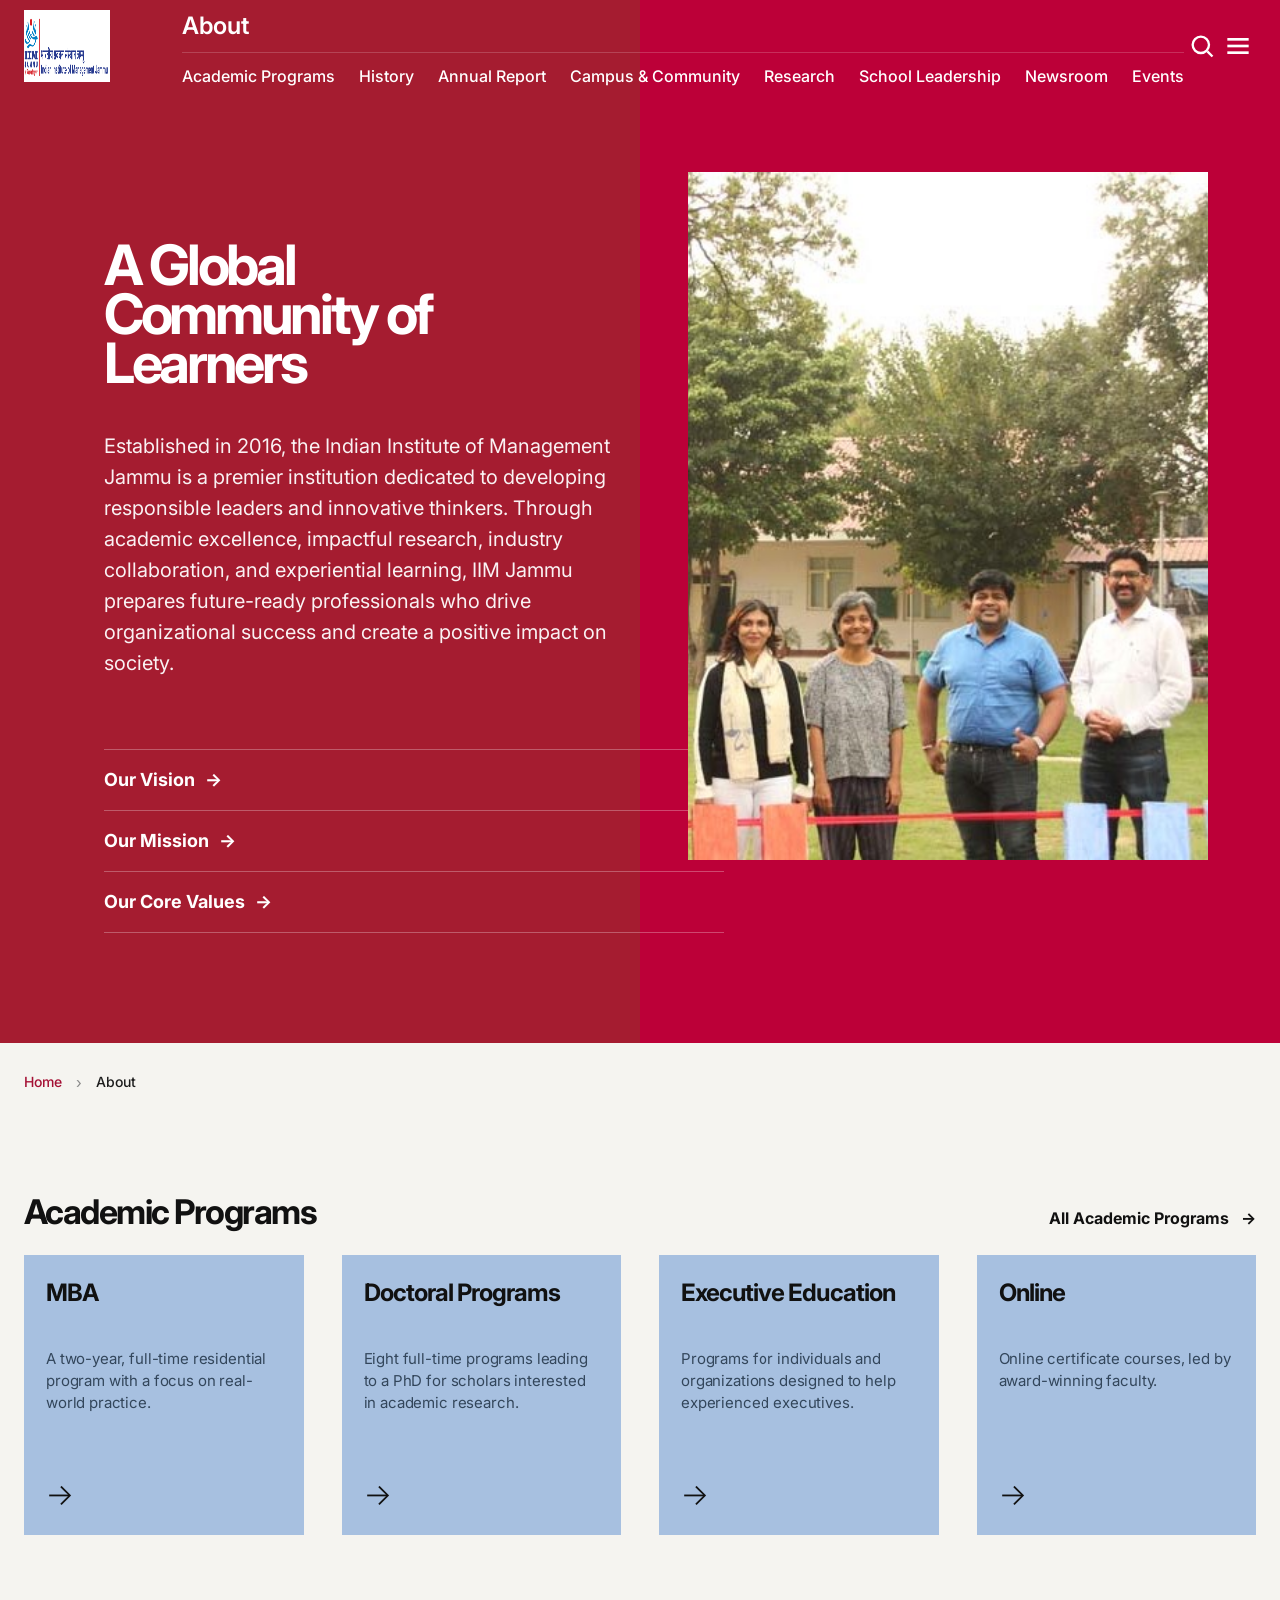
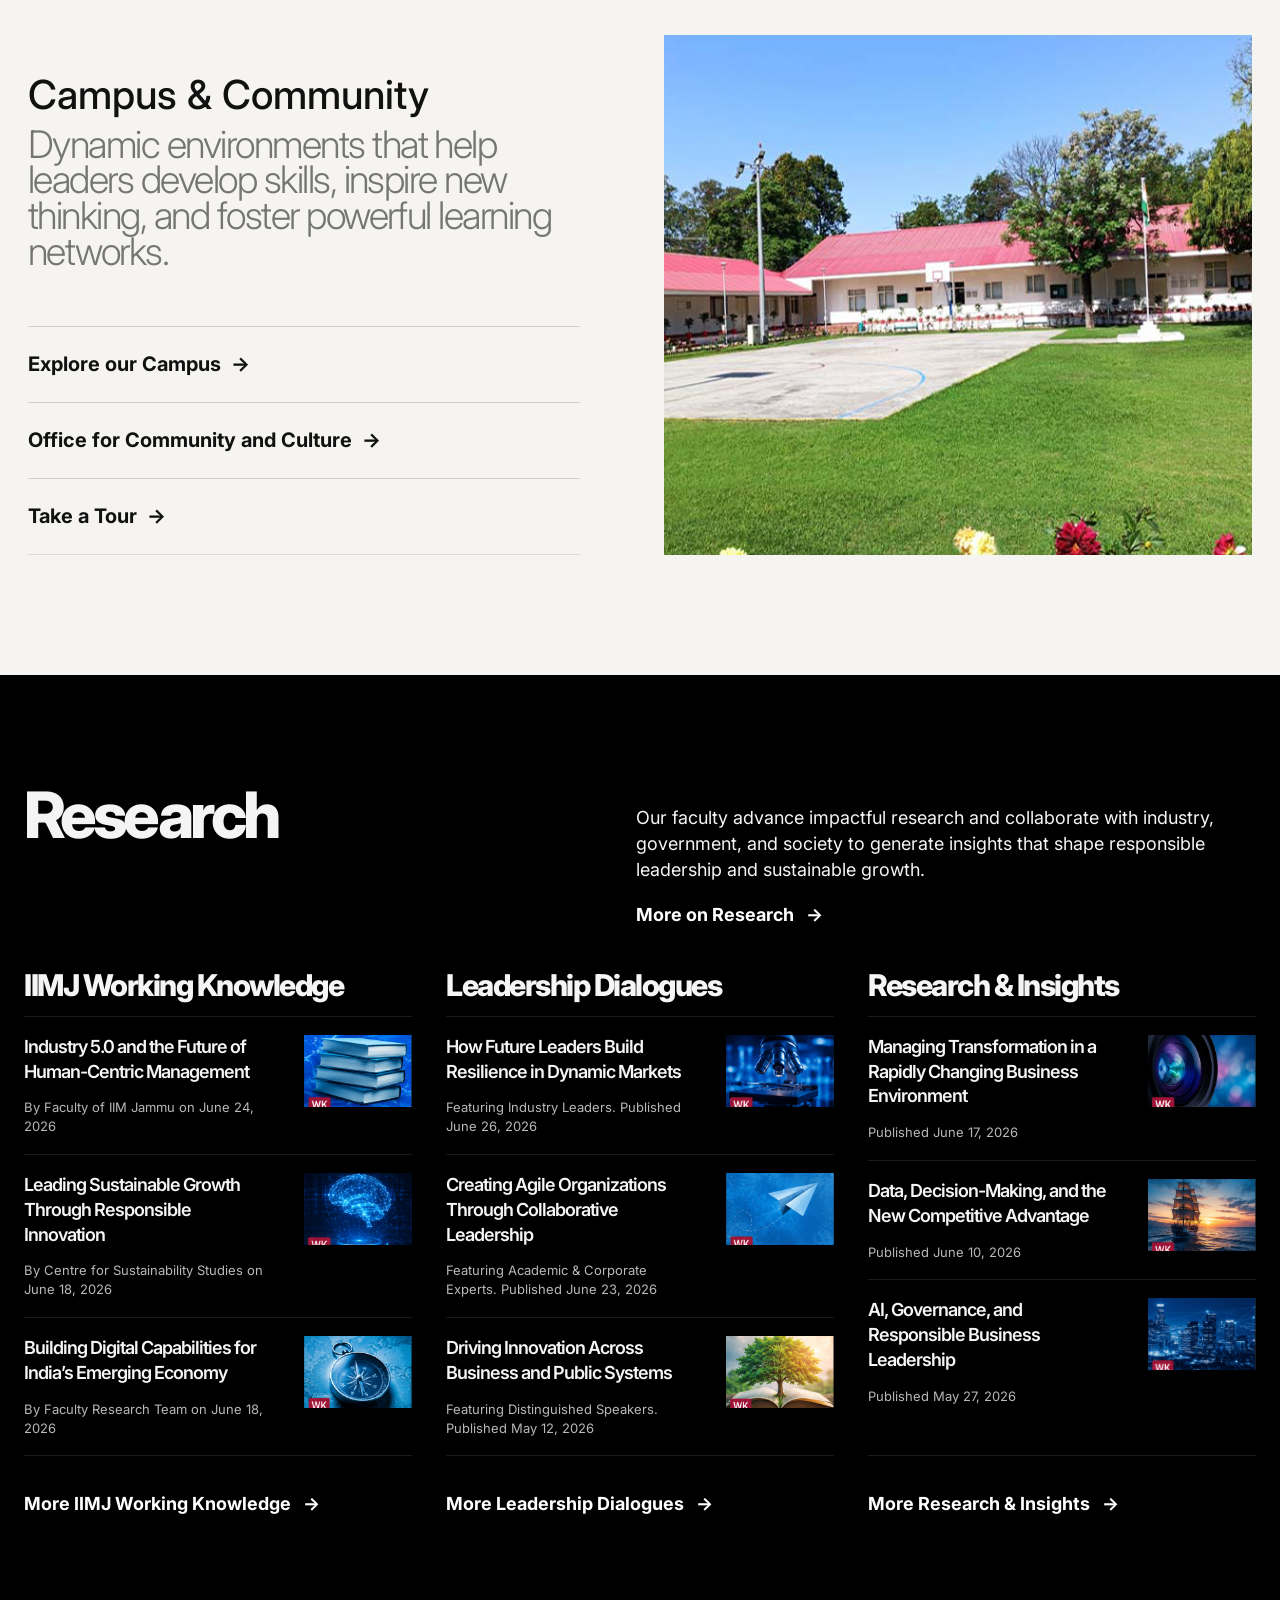
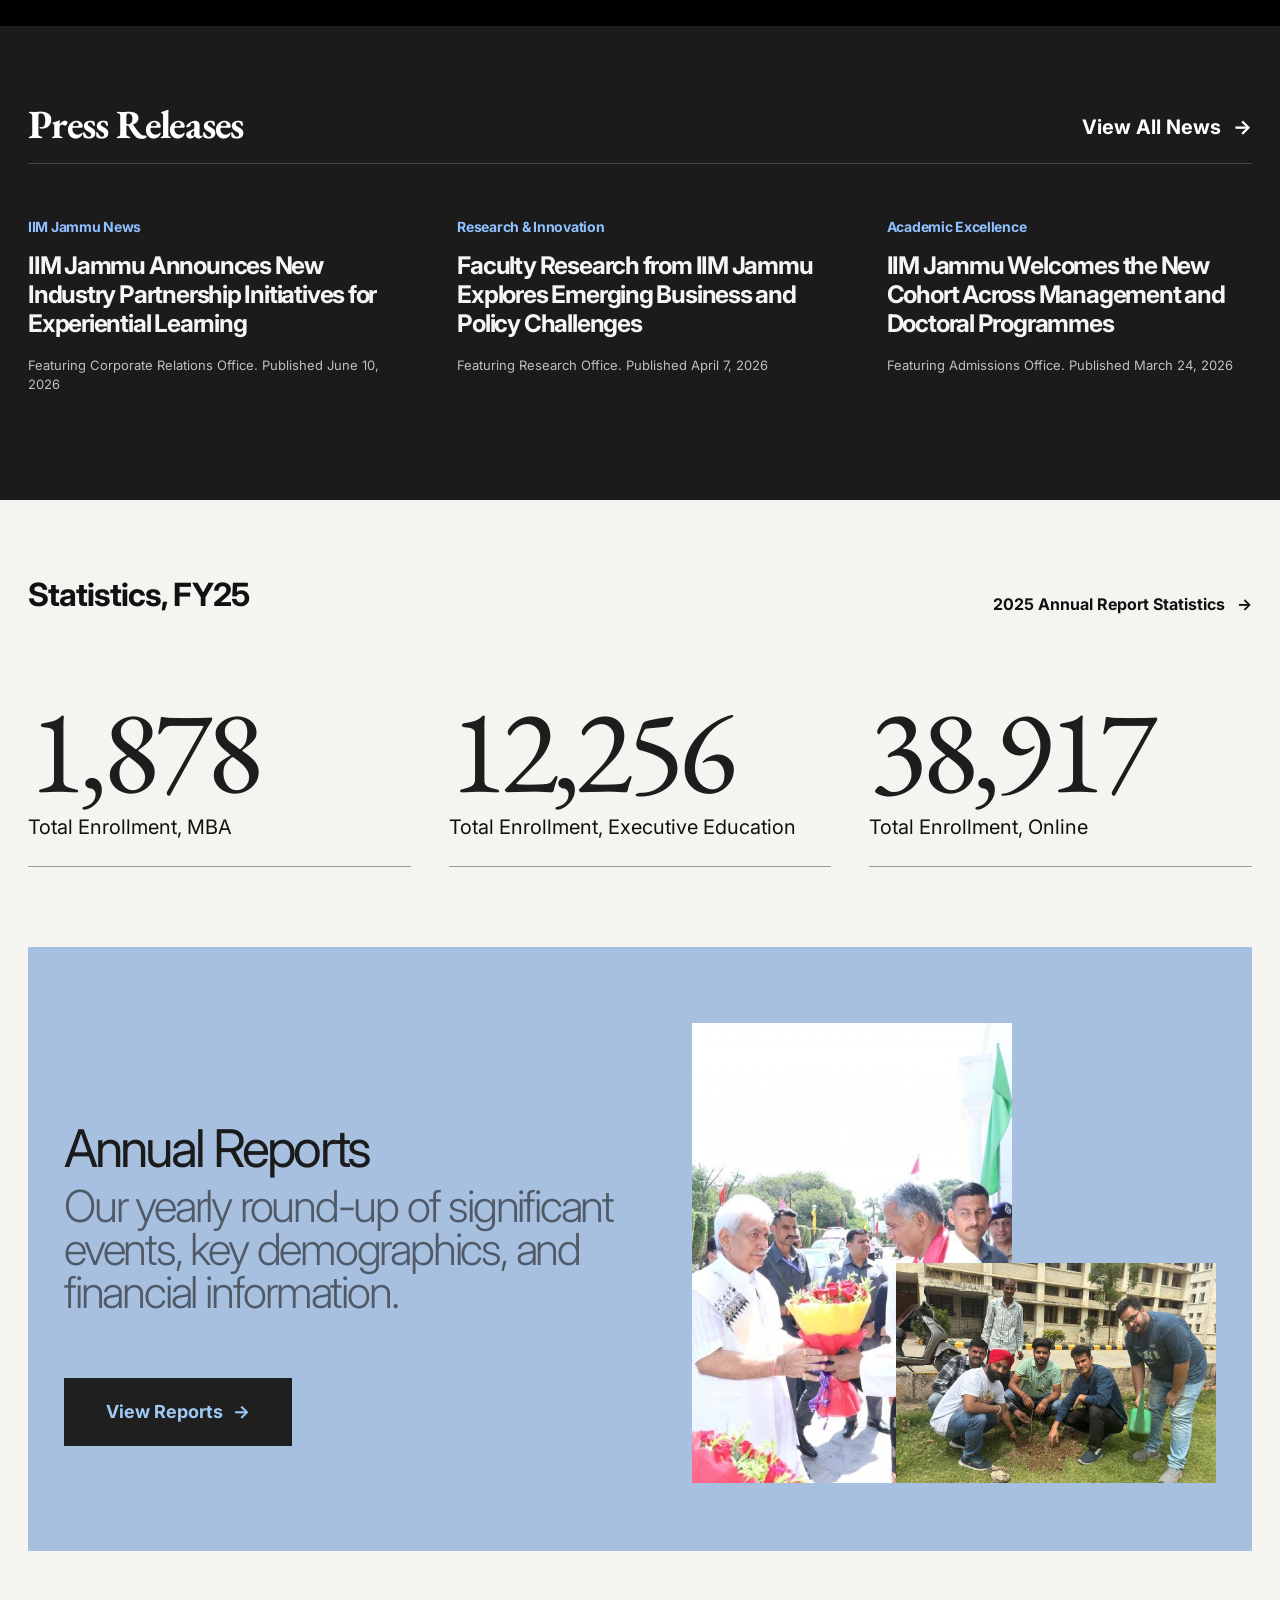
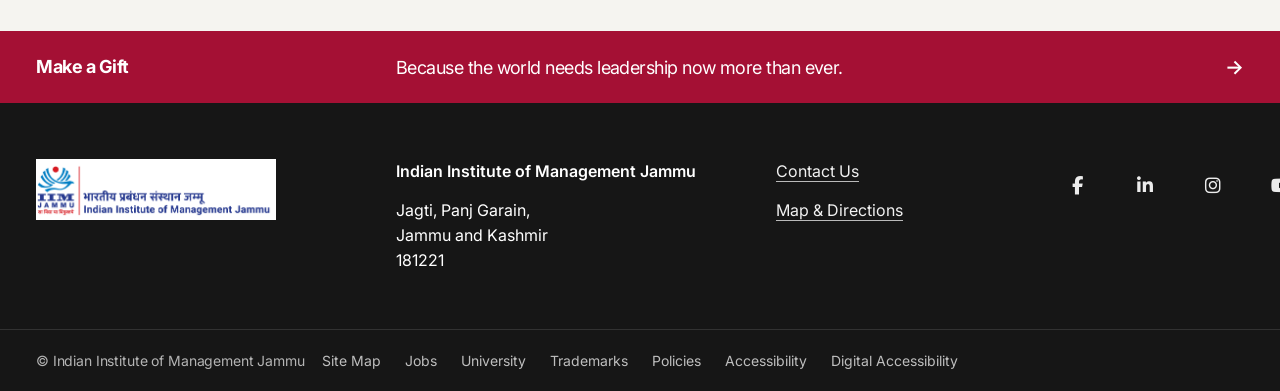
==== about.html @ bc2ea393 "Updated homepage layout and navigation" ====
<!doctype html>
<html lang="en">
  <head>
    <meta charset="UTF-8" />
    <meta name="viewport" content="width=device-width, initial-scale=1.0" />
    <title>IIM Jammu_About</title>
    <!-- Bootstrap Local -->
    <link rel="stylesheet" href="assets/vendor/bootstrap/bootstrap.min.css" />
    <!-- Google Fonts -->
    <link rel="preconnect" href="https://fonts.googleapis.com" />
    <link rel="preconnect" href="https://fonts.gstatic.com" crossorigin />
    <link
      href="https://fonts.googleapis.com/css2?family=EB+Garamond:wght@400;500;700;800&family=Inter:wght@300;400;500;600;700&display=swap"
      rel="stylesheet"
    />
    <link
      rel="stylesheet"
      href="https://cdnjs.cloudflare.com/ajax/libs/font-awesome/6.7.2/css/all.min.css"
    />
    <!-- Main CSS -->
    <link rel="stylesheet" href="assets/css/main.css" />
    <!-- Header (Home only) -->
    <link rel="stylesheet" href="assets/css/header-about-css.css" />
  </head>
  <body>
    <header class="site-header about-header">
      <div class="container-fluid">
        <div class="header-left">
          <!-- Logo -->

          <div class="site-logo">
            <a href="index.html">
              <img src="assets/images/logo/logo_0.png" alt="IIMJ Logo" />

              <!-- <span>IIM Jammu</span> -->
            </a>
          </div>
        </div>
        <div class="header-center about-header-center">
          <div class="about-title">About</div>

          <nav class="about-secondary-nav">
            <ul class="nav-list">
              <!-- Academic Programs -->

              <li class="nav-item">
                <button class="nav-link">Academic Programs</button>

                <div class="dropdown">
                  <ul class="dropdown-list">
                    <li><a href="#">MBA</a></li>

                    <li><a href="#">Doctoral Programs</a></li>

                    <li><a href="#">Online</a></li>

                    <li><a href="#">Executive Education</a></li>

                    <li>
                      <a href="#">
                        Degrees, Certifications
                        <br />
                        & Alumni Status
                      </a>
                    </li>
                  </ul>
                </div>
              </li>

              <!-- History -->

              <li class="nav-item">
                <button class="nav-link">History</button>
              </li>

              <!-- Annual Report -->

              <li class="nav-item">
                <button class="nav-link">Annual Report</button>
              </li>

              <!-- Campus -->

              <li class="nav-item">
                <button class="nav-link">Campus & Community</button>

                <div class="dropdown">
                  <ul class="dropdown-list">
                    <li>
                      <a href="#">
                        Community
                        <br />
                        Involvement
                      </a>
                    </li>

                    <li>
                      <a href="#"> Map & Directions </a>
                    </li>

                    <li>
                      <a href="#"> Residential Community </a>
                    </li>

                    <li>
                      <a href="#">
                        A Campus Built on
                        <br />
                        Philanthropy
                      </a>
                    </li>

                    <li><a href="#">Sustainability</a></li>

                    <li><a href="#">Contemporary Art</a></li>

                    <li><a href="#">Commencement</a></li>

                    <li><a href="#">Community Values</a></li>

                    <li><a href="#">Policies & Guidelines</a></li>

                    <li><a href="#">Campus Tours</a></li>
                  </ul>
                </div>
              </li>

              <!-- Research -->

              <li class="nav-item">
                <button class="nav-link">Research</button>
              </li>

              <!-- Leadership -->

              <li class="nav-item">
                <button class="nav-link">School Leadership</button>

                <div class="dropdown">
                  <ul class="dropdown-list">
                    <li>
                      <a href="#"> Director B.S. Sahay </a>
                    </li>
                  </ul>
                </div>
              </li>

              <!-- Newsroom -->

              <li class="nav-item">
                <button class="nav-link">Newsroom</button>
              </li>

              <!-- Events -->

              <li class="nav-item">
                <button class="nav-link">Events</button>
              </li>
            </ul>
          </nav>
        </div>
        <div class="header-right about-header-right">
          <!-- 3. Header Actions -->
          <div class="header-actions">
            <!-- Search -->

            <button class="header-search" aria-label="Search">
              <svg
                width="28"
                height="28"
                viewBox="0 0 24 24"
                fill="none"
                stroke="currentColor"
                stroke-width="2"
              >
                <circle cx="11" cy="11" r="7"></circle>

                <line x1="16.6" y1="16.6" x2="21" y2="21"></line>
              </svg>
            </button>

            <!-- Menu -->

            <button class="header-hamburger" data-menu-toggle aria-label="Menu">
              <svg
                width="32"
                height="32"
                viewBox="0 0 24 24"
                fill="none"
                stroke="currentColor"
                stroke-width="2"
              >
                <line x1="4" y1="7" x2="20" y2="7"></line>

                <line x1="4" y1="12" x2="20" y2="12"></line>

                <line x1="4" y1="17" x2="20" y2="17"></line>
              </svg>
            </button>
          </div>
        </div>
        <!-- 4. Mobile Overlay -->
        <!-- =====================================================
OVERLAY MENU
STEP 4.13
Vertical Navigation
===================================================== -->

        <div class="global-menu">
          <!-- ==================================
  TOP
  =================================== -->

          <div class="global-menu-top">
            <!-- logo -->

            <a href="index.html" class="overlay-logo">
              <img src="assets/images/logo/logo_0.png" alt="IIM Jammu" />
            </a>

            <!-- actions -->

            <div class="overlay-actions">
              <!-- Search -->

              <button class="overlay-search" aria-label="Search">
                <svg
                  width="26"
                  height="26"
                  viewBox="0 0 24 24"
                  fill="none"
                  stroke="currentColor"
                  stroke-width="1.8"
                  stroke-linecap="round"
                  stroke-linejoin="round"
                >
                  <circle cx="11" cy="11" r="7"></circle>

                  <line x1="16.6" y1="16.6" x2="21" y2="21"></line>
                </svg>
              </button>

              <!-- Close -->

              <button class="menu-close" aria-label="Close">
                <svg
                  width="26"
                  height="26"
                  viewBox="0 0 24 24"
                  fill="none"
                  stroke="currentColor"
                  stroke-width="1.8"
                  stroke-linecap="round"
                  stroke-linejoin="round"
                >
                  <line x1="5" y1="5" x2="19" y2="19"></line>

                  <line x1="19" y1="5" x2="5" y2="19"></line>
                </svg>
              </button>
            </div>
          </div>

          <!-- ==================================
  MIDDLE
  =================================== -->

          <div class="global-menu-middle">
            <!-- LEFT -->

            <div class="global-menu-nav">
              <nav class="mobile-nav">
                <ul class="mobile-nav-list">
                  <li class="mobile-item">
                    <button class="mobile-link" data-panel="Institute">
                      Institute
                    </button>
                  </li>

                  <li class="mobile-item">
                    <button class="mobile-link" data-panel="Programs">
                      Programs
                    </button>
                  </li>

                  <li class="mobile-item">
                    <button
                      class="mobile-link"
                      data-panel="Executive Education"
                    >
                      Executive Education
                    </button>
                  </li>

                  <li class="mobile-item">
                    <button class="mobile-link" data-panel="Faculty & Research">
                      Faculty & Research
                    </button>
                  </li>

                  <li class="mobile-item">
                    <button class="mobile-link" data-panel="International">
                      International
                    </button>
                  </li>

                  <li class="mobile-item">
                    <button
                      class="mobile-link"
                      data-panel="Corporate Relations"
                    >
                      Corporate Relations
                    </button>
                  </li>

                  <li class="mobile-item">
                    <button class="mobile-link" data-panel="Life@IIMJ">
                      Life@IIMJ
                    </button>
                  </li>

                  <li class="mobile-item">
                    <button class="mobile-link" data-panel="Srinagar">
                      Srinagar
                    </button>
                  </li>

                  <li class="mobile-item">
                    <button class="mobile-link" data-panel="IQAC">IQAC</button>
                  </li>
                </ul>
              </nav>
            </div>

            <!-- DIVIDER -->

            <div class="global-divider"></div>

            <!-- RIGHT EMPTY -->

            <div class="global-menu-content">
              <!-- ===================================================== -->
              <!-- INSTITUTE -->
              <!-- ===================================================== -->

              <div class="menu-panel" data-panel="Institute">
                <h3 class="menu-panel-title">Institute</h3>

                <p class="menu-panel-intro">
                  Learn about IIM Jammu, its leadership, governance, campus,
                  vision and academic ecosystem.
                </p>

                <ul class="menu-panel-list">
                  <li><a href="about.html">About IIM Jammu</a></li>

                  <li><a href="#">Board of Governors</a></li>

                  <li><a href="#">Alumni</a></li>

                  <li><a href="#">Organisation Structure</a></li>

                  <li><a href="#">Vision, Mission & Core Values</a></li>

                  <li><a href="#">Library</a></li>

                  <li><a href="#">Director's Message</a></li>

                  <li><a href="#">Infrastructure</a></li>
                </ul>
              </div>

              <!-- ===================================================== -->
              <!-- PROGRAMS -->
              <!-- ===================================================== -->

              <div class="menu-panel" data-panel="Programs">
                <h3 class="menu-panel-title">Programs</h3>

                <p class="menu-panel-intro">
                  Explore management education designed for students, executives
                  and researchers.
                </p>

                <ul class="menu-panel-list">
                  <li>
                    <button
                      type="button"
                      class="submenu-trigger"
                      data-subpanel="academic-programs"
                    >
                      Academic Programs
                    </button>
                  </li>

                  <li>
                    <button
                      type="button"
                      class="submenu-trigger"
                      data-subpanel="doctoral-program"
                    >
                      Doctoral Program
                    </button>
                  </li>

                  <li>
                    <button
                      type="button"
                      class="submenu-trigger"
                      data-subpanel="executive-programs"
                    >
                      Executive Programs
                    </button>
                  </li>

                  <li>
                    <button
                      type="button"
                      class="submenu-trigger"
                      data-subpanel="certificate-programs"
                    >
                      Certificate Programs
                    </button>
                  </li>
                </ul>
              </div>

              <!-- ===================================================== -->
              <!-- EXECUTIVE EDUCATION -->
              <!-- ===================================================== -->

              <div class="menu-panel" data-panel="Executive Education">
                <h3 class="menu-panel-title">Executive Education</h3>

                <p class="menu-panel-intro">
                  Professional learning designed for organizations and
                  experienced managers.
                </p>

                <ul class="menu-panel-list">
                  <li>
                    <button
                      type="button"
                      class="submenu-trigger"
                      data-subpanel="management-development-program"
                    >
                      Management Development Program
                    </button>
                  </li>

                  <li>
                    <button
                      type="button"
                      class="submenu-trigger"
                      data-subpanel="faculty-development-program"
                    >
                      Faculty Development Program
                    </button>
                  </li>

                  <li>
                    <button
                      type="button"
                      class="submenu-trigger"
                      data-subpanel="consultancy"
                    >
                      Consultancy
                    </button>
                  </li>
                </ul>
              </div>

              <!-- ===================================================== -->
              <!-- FACULTY -->
              <!-- ===================================================== -->

              <div class="menu-panel" data-panel="Faculty & Research">
                <h3 class="menu-panel-title">Faculty & Research</h3>

                <p class="menu-panel-intro">
                  Discover faculty expertise, research centres and impactful
                  scholarly work.
                </p>

                <ul class="menu-panel-list">
                  <li>
                    <button
                      type="button"
                      class="submenu-trigger"
                      data-subpanel="faculty"
                    >
                      Faculty
                    </button>
                  </li>
                  <li>
                    <button
                      type="button"
                      class="submenu-trigger"
                      data-subpanel="research"
                    >
                      Research@IIMJ
                    </button>
                  </li>

                  <li>
                    <button
                      type="button"
                      class="submenu-trigger"
                      data-subpanel="centre-of-excellence"
                    >
                      Centre of Excellence
                    </button>
                  </li>
                </ul>
              </div>

              <!-- ===================================================== -->
              <!-- INTERNATIONAL -->
              <!-- ===================================================== -->

              <div class="menu-panel" data-panel="International">
                <h3 class="menu-panel-title">International</h3>

                <p class="menu-panel-intro">
                  Build global perspectives through exchange programmes and
                  collaborations.
                </p>

                <ul class="menu-panel-list">
                  <li><a href="#">About IR</a></li>

                  <li><a href="#">Exchange Programs</a></li>

                  <li><a href="#">Our Partners</a></li>

                  <li><a href="#">Gallery</a></li>

                  <li><a href="#">Contact Us</a></li>
                </ul>
              </div>

              <!-- ===================================================== -->
              <!-- CORPORATE -->
              <!-- ===================================================== -->

              <div class="menu-panel" data-panel="Corporate Relations">
                <h3 class="menu-panel-title">Corporate Relations</h3>

                <p class="menu-panel-intro">
                  Strengthening partnerships between industry and academia.
                </p>

                <ul class="menu-panel-list">
                  <li><a href="#">Overview</a></li>

                  <li><a href="#">Chairpersons's Message</a></li>

                  <li><a href="#">Placement Process and Calendar</a></li>

                  <li><a href="#">List of Past Recruiters</a></li>

                  <li><a href="#">Summer Placements</a></li>

                  <li><a href="#">Final Placements</a></li>

                  <li><a href="#">Industry Interaction</a></li>

                  <li><a href="#">Contact Us</a></li>

                  <li><a href="#">Placements at a glance</a></li>
                </ul>
              </div>

              <!-- ===================================================== -->
              <!-- LIFE -->
              <!-- ===================================================== -->

              <div class="menu-panel" data-panel="Life@IIMJ">
                <h3 class="menu-panel-title">Life@IIMJ</h3>

                <p class="menu-panel-intro">
                  Experience campus life, student clubs and residential
                  learning.
                </p>

                <ul class="menu-panel-list">
                  <li><a href="#">Student Council</a></li>

                  <li><a href="#">Student Clubs and Committees</a></li>

                  <li><a href="#">Sports Facilities</a></li>

                  <li><a href="#">Gym</a></li>

                  <li><a href="#">Mess</a></li>

                  <li><a href="#">Campus</a></li>

                  <li><a href="#">Photo Gallery</a></li>

                  <li><a href="#">Contact Details</a></li>
                </ul>
              </div>

              <!-- ===================================================== -->
              <!-- SRINAGAR -->
              <!-- ===================================================== -->

              <div class="menu-panel" data-panel="Srinagar">
                <h3 class="menu-panel-title">Srinagar</h3>

                <p class="menu-panel-intro">
                  Learn more about IIM Jammu's Srinagar campus.
                </p>

                <ul class="menu-panel-list">
                  <li><a href="#">Overview</a></li>

                  <li><a href="#">Srinagar Campus</a></li>
                </ul>
              </div>

              <!-- ===================================================== -->
              <!-- IQAC -->
              <!-- ===================================================== -->

              <div class="menu-panel" data-panel="IQAC">
                <h3 class="menu-panel-title">IQAC</h3>

                <p class="menu-panel-intro">
                  Ensuring continuous quality enhancement in academics and
                  administration.
                </p>

                <ul class="menu-panel-list">
                  <li><a href="#">About IQAC</a></li>

                  <li><a href="#">IQAC Team</a></li>

                  <li><a href="#">Contact Us</a></li>
                </ul>
              </div>
            </div>
            <div class="global-divider submenu-divider"></div>
            <div class="global-menu-subcontent">
              <div class="submenu-panel" data-subpanel="academic-programs">
                <h3 class="submenu-title">Academic Programs</h3>

                <p class="submenu-intro">
                  Explore degree programmes offered at IIM Jammu.
                </p>

                <ul class="submenu-list">
                  <li>
                    <a href="#">Master of Business Administration (MBA)</a>
                  </li>

                  <li><a href="#">MBA (Healthcare)</a></li>

                  <li><a href="#">MBA (AI & Business Analytics)</a></li>

                  <li><a href="#">Dual Degree (B.Tech + MBA)</a></li>

                  <li><a href="#">IPM (BBA + MBA)</a></li>

                  <li><a href="#">eBBA</a></li>

                  <li><a href="#">Executive MBA</a></li>

                  <li><a href="#">Admissions</a></li>
                </ul>
              </div>
              <div class="submenu-panel" data-subpanel="doctoral-program">
                <h3 class="submenu-title">Doctoral Program</h3>

                <p class="submenu-intro">
                  Full-time doctoral research programmes.
                </p>

                <ul class="submenu-list">
                  <li><a href="#">PhD Program at a Glance</a></li>

                  <li><a href="#">PhD Admission Policy</a></li>

                  <li><a href="#">PhD (Working Professionals)</a></li>

                  <li><a href="#">Programme Structure</a></li>
                </ul>
              </div>
              <div class="submenu-panel" data-subpanel="executive-programs">
                <h3 class="submenu-title">Executive Programs</h3>

                <p class="submenu-intro">
                  Professional development for executives.
                </p>

                <ul class="submenu-list">
                  <li><a href="#">Management Development Programs</a></li>

                  <li><a href="#">Faculty Development Programs</a></li>
                </ul>
              </div>
              <div class="submenu-panel" data-subpanel="certificate-programs">
                <h3 class="submenu-title">Certificate Programs</h3>

                <p class="submenu-intro">
                  Short-duration certificate programmes.
                </p>

                <ul class="submenu-list">
                  <li><a href="#">Mahatma Gandhi National Fellowship</a></li>
                </ul>
              </div>

              <!-- ===================================================== -->
              <!-- MANAGEMENT DEVELOPMENT PROGRAM -->
              <!-- ===================================================== -->

              <div
                class="submenu-panel"
                data-subpanel="management-development-program"
              >
                <h3 class="submenu-title">Management Development Program</h3>

                <p class="submenu-intro">
                  Executive learning programmes designed to strengthen
                  leadership, managerial capability and organizational
                  excellence.
                </p>

                <ul class="submenu-list">
                  <li><a href="#">Open Management Development Program</a></li>

                  <li><a href="#">In-Company Programs</a></li>

                  <li><a href="#">Certificate Programs (e-MDPs)</a></li>
                </ul>
              </div>

              <!-- ===================================================== -->
              <!-- FACULTY DEVELOPMENT PROGRAM -->
              <!-- ===================================================== -->

              <div
                class="submenu-panel"
                data-subpanel="faculty-development-program"
              >
                <h3 class="submenu-title">Faculty Development Program</h3>

                <p class="submenu-intro">
                  Programmes that enhance teaching excellence, research
                  capability and academic leadership.
                </p>

                <ul class="submenu-list">
                  <li><a href="#">Faculty Development Program</a></li>
                </ul>
              </div>

              <!-- ===================================================== -->
              <!-- CONSULTANCY -->
              <!-- ===================================================== -->

              <div class="submenu-panel" data-subpanel="consultancy">
                <h3 class="submenu-title">Consultancy</h3>

                <p class="submenu-intro">
                  Faculty-led consulting services that address strategic,
                  operational and organizational challenges.
                </p>

                <ul class="submenu-list">
                  <li><a href="#">Consultancy</a></li>
                </ul>
              </div>
              <div class="submenu-panel" data-subpanel="faculty">
                <h3 class="submenu-title">Faculty</h3>

                <p class="submenu-intro">
                  Meet the distinguished faculty members driving excellence in
                  teaching, research and thought leadership.
                </p>

                <ul class="submenu-list">
                  <li><a href="#">Faculty Directory A to Z</a></li>

                  <li><a href="#">Area-wise Faculty</a></li>

                  <li><a href="#">Visiting Faculty</a></li>

                  <li><a href="#">Honours and Achievements</a></li>

                  <li><a href="#">Faculty Login</a></li>
                </ul>
              </div>
              <div class="submenu-panel" data-subpanel="research">
                <h3 class="submenu-title">Research@IIMJ</h3>

                <p class="submenu-intro">
                  Explore the institute's scholarly publications, research
                  output and intellectual contributions.
                </p>

                <ul class="submenu-list">
                  <li><a href="#">Research Papers</a></li>

                  <li><a href="#">Conference Papers</a></li>

                  <li><a href="#">Working Papers</a></li>

                  <li><a href="#">Books Published</a></li>

                  <li><a href="#">Book Chapters</a></li>

                  <li><a href="#">Case Study</a></li>
                </ul>
              </div>
              <div class="submenu-panel" data-subpanel="centre-of-excellence">
                <h3 class="submenu-title">Centre of Excellence</h3>

                <p class="submenu-intro">
                  Dedicated centres promoting innovation, entrepreneurship,
                  inclusion, governance and societal impact.
                </p>

                <ul class="submenu-list">
                  <li>
                    <a href="#"
                      >Center for Entrepreneurship, Innovation & Skill
                      Development</a
                    >
                  </li>

                  <li><a href="#">Center for Small Business Development</a></li>

                  <li><a href="#">Centre for Diversity & Inclusion</a></li>

                  <li><a href="#">Ānandam: The Center for Happiness</a></li>

                  <li>
                    <a href="#"
                      >Centre for Innovation and Transformation in Governance
                      (CITaG)</a
                    >
                  </li>
                </ul>
              </div>
            </div>
          </div>

          <!-- ==================================
  BOTTOM
  =================================== -->

          <div class="global-menu-bottom">
            <div class="footer-block footer-social">
              <a href="#" aria-label="Facebook">
                <i class="fa-brands fa-facebook-f"></i>
              </a>

              <a href="#" aria-label="LinkedIn">
                <i class="fa-brands fa-linkedin-in"></i>
              </a>

              <a href="#" aria-label="Instagram">
                <i class="fa-brands fa-instagram"></i>
              </a>

              <a href="#" aria-label="YouTube">
                <i class="fa-brands fa-youtube"></i>
              </a>

              <a href="#" aria-label="Apple Podcast">
                <i class="fa-brands fa-apple"></i>
              </a>

              <a href="#" aria-label="Twitter">
                <i class="fa-brands fa-tiktok"></i>
              </a>
            </div>
          </div>
        </div>
      </div>
    </header>

    <!-- =====================================================
ABOUT — SECTION 3
SPLIT TOPPER
===================================================== -->

    <section class="about-topper">
      <div class="container-fluid">
        <div class="row g-0">
          <!-- LEFT -->
          <div class="col-md-6">
            <div class="about-topper-content">
              <h1 class="about-topper-title">
                A Global <br />
                Community of <br />
                Learners
              </h1>

              <p class="about-topper-text">
                Established in 2016, the Indian Institute of Management Jammu is
                a premier institution dedicated to developing responsible
                leaders and innovative thinkers. Through academic excellence,
                impactful research, industry collaboration, and experiential
                learning, IIM Jammu prepares future-ready professionals who
                drive organizational success and create a positive impact on
                society.
              </p>

              <div class="about-links">
                <a href="#" class="about-link">
                  Our Vision

                  <span>→</span>
                </a>

                <a href="#" class="about-link">
                  Our Mission

                  <span>→</span>
                </a>
                <a href="#" class="about-link">
                  Our Core Values

                  <span>→</span>
                </a>
              </div>
            </div>
          </div>

          <!-- RIGHT -->

          <div class="col-md-6">
            <div class="about-topper-image">
              <img src="assets/images/about/split-topper.jpg" alt="" />
            </div>
          </div>
        </div>
      </div>
    </section>
    <!-- =====================================================
ABOUT — SECTION 1
BREADCRUMBS
===================================================== -->

    <section class="about-breadcrumbs">
      <div class="container-fluid">
        <nav aria-label="breadcrumb">
          <ol class="breadcrumb-list">
            <li class="breadcrumb-item">
              <a href="index.html"> Home </a>
            </li>

            <li class="breadcrumb-divider">›</li>

            <li class="breadcrumb-item active" aria-current="page">About</li>
          </ol>
        </nav>
      </div>
    </section>
    <!-- =====================================================
ABOUT — SECTION 4
PROGRAMS TEASE
===================================================== -->
    <section class="about-programs">
      <div class="container-fluid">
        <div class="about-programs-top">
          <h2 class="about-programs-heading">Academic Programs</h2>

          <a href="#" class="about-programs-all">
            All Academic Programs

            <span>→</span>
          </a>
        </div>

        <div class="row gx-4">
          <div class="col-md-3">
            <a href="#" class="about-program-card">
              <h3>MBA</h3>

              <p>
                A two-year, full-time residential program with a focus on
                real-world practice.
              </p>

              <div class="about-program-arrow">→</div>
            </a>
          </div>

          <div class="col-md-3">
            <a href="#" class="about-program-card">
              <h3>Doctoral Programs</h3>

              <p>
                Eight full-time programs leading to a PhD for scholars
                interested in academic research.
              </p>

              <div class="about-program-arrow">→</div>
            </a>
          </div>

          <div class="col-md-3">
            <a href="#" class="about-program-card">
              <h3>Executive Education</h3>

              <p>
                Programs for individuals and organizations designed to help
                experienced executives.
              </p>

              <div class="about-program-arrow">→</div>
            </a>
          </div>

          <div class="col-md-3">
            <a href="#" class="about-program-card">
              <h3>Online</h3>

              <p>Online certificate courses, led by award-winning faculty.</p>

              <div class="about-program-arrow">→</div>
            </a>
          </div>
        </div>
      </div>
    </section>
    <!-- =====================================================
ABOUT — SECTION 5
CAMPUS + RESEARCH CTA
===================================================== -->

    <section class="campus-research">
      <div class="container-fluid">
        <div class="row gx-5">
          <!-- LEFT -->

          <div class="col-md-6">
            <div class="campus-content">
              <div class="campus-eyebrow">Campus & Community</div>

              <h2 class="campus-title">
                Dynamic environments that help leaders develop skills, inspire
                new thinking, and foster powerful learning networks.
              </h2>

              <div class="campus-links">
                <a href="#">
                  Explore our Campus

                  <span>→</span>
                </a>

                <a href="#">
                  Office for Community and Culture

                  <span>→</span>
                </a>

                <a href="#">
                  Take a Tour

                  <span>→</span>
                </a>
              </div>
            </div>
          </div>

          <!-- RIGHT -->

          <div class="col-md-6">
            <div class="campus-image">
              <img src="assets/images/about/campus.jpg" alt="" />
            </div>
          </div>
        </div>
      </div>
    </section>
    <!-- =====================================================
ABOUT — SECTION 6
RESEARCH FEEDS
===================================================== -->

    <section class="about-research">
      <div class="container-fluid">
        <!-- TOP -->

        <div class="research-top">
          <h2 class="research-main-title">Research</h2>

          <div class="research-intro">
            <p>
              Our faculty advance impactful research and collaborate with
              industry, government, and society to generate insights that shape
              responsible leadership and sustainable growth.
            </p>

            <a href="#">
              More on Research

              <span>→</span>
            </a>
          </div>
        </div>

        <!-- GRID -->

        <div class="row research-grid">
          <!-- COLUMN 1 -->

          <div class="col-md-4">
            <div class="research-column">
              <h3 class="research-column-title">IIMJ Working Knowledge</h3>

              <div class="research-list">
                <div class="research-item">
                  <div class="research-copy">
                    <a href="#">
                      <h4>
                        Industry 5.0 and the Future of Human-Centric Management
                      </h4>
                    </a>
                    <p>By Faculty of IIM Jammu on June 24, 2026</p>
                  </div>

                  <img src="assets/images/about/research-1.png" />
                </div>

                <div class="research-item">
                  <div class="research-copy">
                    <a href="#">
                      <h4>
                        Leading Sustainable Growth Through Responsible
                        Innovation
                      </h4>
                    </a>
                    <p>By Centre for Sustainability Studies on June 18, 2026</p>
                  </div>

                  <img src="assets/images/about/research-2.png" />
                </div>

                <div class="research-item">
                  <div class="research-copy">
                    <a href="#">
                      <h4>
                        Building Digital Capabilities for India’s Emerging
                        Economy
                      </h4>
                    </a>
                    <p>By Faculty Research Team on June 18, 2026</p>
                  </div>

                  <img src="assets/images/about/research-3.png" />
                </div>
              </div>

              <a href="#" class="research-more">
                More IIMJ Working Knowledge

                <span>→</span>
              </a>
            </div>
          </div>

          <!-- COLUMN 2 -->

          <div class="col-md-4">
            <div class="research-column">
              <h3 class="research-column-title">Leadership Dialogues</h3>

              <div class="research-list">
                <div class="research-item">
                  <div class="research-copy">
                    <a href="#">
                      <h4>
                        How Future Leaders Build Resilience in Dynamic Markets
                      </h4>
                    </a>
                    <p>Featuring Industry Leaders. Published June 26, 2026</p>
                  </div>

                  <img src="assets/images/about/research-4.png" />
                </div>

                <div class="research-item">
                  <div class="research-copy">
                    <a href="#">
                      <h4>
                        Creating Agile Organizations Through Collaborative
                        Leadership
                      </h4>
                    </a>
                    <p>
                      Featuring Academic & Corporate Experts. Published June 23,
                      2026
                    </p>
                  </div>

                  <img src="assets/images/about/research-5.png" />
                </div>

                <div class="research-item">
                  <div class="research-copy">
                    <a href="#">
                      <h4>
                        Driving Innovation Across Business and Public Systems
                      </h4>
                    </a>
                    <p>
                      Featuring Distinguished Speakers. Published May 12, 2026
                    </p>
                  </div>

                  <img src="assets/images/about/research-6.png" />
                </div>
              </div>

              <a href="#" class="research-more">
                More Leadership Dialogues

                <span>→</span>
              </a>
            </div>
          </div>

          <!-- COLUMN 3 -->

          <div class="col-md-4">
            <div class="research-column">
              <h3 class="research-column-title">Research & Insights</h3>

              <div class="research-list">
                <div class="research-item">
                  <div class="research-copy">
                    <a href="#">
                      <h4>
                        Managing Transformation in a Rapidly Changing Business
                        Environment
                      </h4>
                    </a>
                    <p>Published June 17, 2026</p>
                  </div>

                  <img src="assets/images/about/research-7.png" />
                </div>

                <div class="research-item">
                  <div class="research-copy">
                    <a href="#">
                      <h4>
                        Data, Decision-Making, and the New Competitive Advantage
                      </h4>
                    </a>
                    <p>Published June 10, 2026</p>
                  </div>

                  <img src="assets/images/about/research-8.png" />
                </div>

                <div class="research-item">
                  <div class="research-copy">
                    <a href="#">
                      <h4>
                        AI, Governance, and Responsible Business Leadership
                      </h4>
                    </a>
                    <p>Published May 27, 2026</p>
                  </div>

                  <img src="assets/images/about/research-9.png" />
                </div>
              </div>

              <a href="#" class="research-more">
                More Research & Insights

                <span>→</span>
              </a>
            </div>
          </div>
        </div>
      </div>
    </section>
    <!-- =====================================================
ABOUT — SECTION 7
PRESS RELEASES
===================================================== -->

    <section class="about-press">
      <div class="container-fluid">
        <!-- HEADER -->

        <div class="press-header">
          <h2 class="press-title">Press Releases</h2>

          <a href="#" class="press-all">
            View All News

            <span>→</span>
          </a>
        </div>

        <!-- DIVIDER -->

        <div class="press-divider"></div>

        <!-- ITEMS -->

        <div class="row press-grid">
          <div class="col-md-4">
            <a href="#" class="press-card">
              <div class="press-source">IIM Jammu News</div>

              <h3>
                IIM Jammu Announces New Industry Partnership Initiatives for
                Experiential Learning
              </h3>

              <p>
                Featuring Corporate Relations Office. Published June 10, 2026
              </p>
            </a>
          </div>

          <div class="col-md-4">
            <a href="#" class="press-card">
              <div class="press-source">Research & Innovation</div>

              <h3>
                Faculty Research from IIM Jammu Explores Emerging Business and
                Policy Challenges
              </h3>

              <p>Featuring Research Office. Published April 7, 2026</p>
            </a>
          </div>

          <div class="col-md-4">
            <a href="#" class="press-card">
              <div class="press-source">Academic Excellence</div>

              <h3>
                IIM Jammu Welcomes the New Cohort Across Management and Doctoral
                Programmes
              </h3>

              <p>Featuring Admissions Office. Published March 24, 2026</p>
            </a>
          </div>
        </div>
      </div>
    </section>

    <!-- =====================================================
ABOUT — SECTION 8
STATISTICS
===================================================== -->

    <section class="about-statistics">
      <div class="container-fluid">
        <!-- TOP -->

        <div class="statistics-top">
          <h2 class="statistics-heading">Statistics, FY25</h2>

          <a href="#" class="statistics-link">
            2025 Annual Report Statistics

            <span>→</span>
          </a>
        </div>

        <!-- STATS -->

        <div class="row statistics-row">
          <div class="col-md-4">
            <div class="stat-card">
              <div class="stat-number">1,878</div>

              <div class="stat-label">Total Enrollment, MBA</div>

              <div class="stat-line"></div>
            </div>
          </div>

          <div class="col-md-4">
            <div class="stat-card">
              <div class="stat-number">12,256</div>

              <div class="stat-label">
                Total Enrollment, Executive Education
              </div>

              <div class="stat-line"></div>
            </div>
          </div>

          <div class="col-md-4">
            <div class="stat-card">
              <div class="stat-number">38,917</div>

              <div class="stat-label">Total Enrollment, Online</div>

              <div class="stat-line"></div>
            </div>
          </div>
        </div>
      </div>
    </section>
    <!-- =====================================================
ABOUT — SECTION 9
ANNUAL REPORT CTA
===================================================== -->

    <section class="annual-report">
      <div class="container-fluid">
        <div class="annual-panel">
          <div class="row align-items-center">
            <!-- LEFT -->

            <div class="col-md-6">
              <div class="annual-content">
                <h2 class="annual-heading">Annual Reports</h2>

                <p class="annual-copy">
                  Our yearly round-up of significant events, key demographics,
                  and financial information.
                </p>

                <a href="#" class="annual-button">
                  View Reports

                  <span>→</span>
                </a>
              </div>
            </div>

            <!-- RIGHT -->

            <div class="col-md-6">
              <div class="annual-images">
                <div class="annual-image annual-image-large">
                  <img src="assets/images/about/annual-1.jpg" alt="" />
                </div>

                <div class="annual-image annual-image-small">
                  <img src="assets/images/about/annual.jpg" alt="" />
                </div>
              </div>
            </div>
          </div>
        </div>
      </div>
    </section>
    <!-- =====================================================
FOOTER
===================================================== -->

    <footer class="site-footer">
      <!-- =========================
PRIMARY CTA
========================== -->

      <a href="#" class="footer-primary-cta">
        <div class="footer-primary-cta__wrapper">
          <div class="footer-primary-cta__title">Make a Gift</div>

          <div class="footer-primary-cta__description">
            <p>Because the world needs leadership now more than ever.</p>

            <span class="footer-primary-cta__icon"> → </span>
          </div>
        </div>
      </a>

      <!-- =========================
FOOTER CONTENT
========================== -->

      <div class="footer-content">
        <div class="footer-content__wrapper">
          <div class="footer-block">
            <img
              src="assets/images/logo/logo_0.png"
              alt="IIM Jammu Logo"
              class="footer-logo"
            />
          </div>

          <div class="footer-block">
            <p class="footer-block-title">
              Indian Institute of Management Jammu
            </p>

            <p>
              Jagti, Panj Garain,<br />
              Jammu and Kashmir <br />
              181221
            </p>
          </div>

          <div class="footer-block">
            <a href="#">Contact Us</a>

            <a href="#">Map & Directions</a>
          </div>

          <div class="footer-block footer-social">
            <a href="#" aria-label="Facebook">
              <i class="fa-brands fa-facebook-f"></i>
            </a>

            <a href="#" aria-label="LinkedIn">
              <i class="fa-brands fa-linkedin-in"></i>
            </a>

            <a href="#" aria-label="Instagram">
              <i class="fa-brands fa-instagram"></i>
            </a>

            <a href="#" aria-label="YouTube">
              <i class="fa-brands fa-youtube"></i>
            </a>

            <a href="#" aria-label="Apple Podcast">
              <i class="fa-brands fa-apple"></i>
            </a>

            <a href="#" aria-label="Twitter">
              <i class="fa-brands fa-tiktok"></i>
            </a>
          </div>
        </div>
      </div>

      <!-- =========================
LEGAL
========================== -->

      <div class="footer-legal">
        <div class="footer-legal__wrapper">
          <p>© Indian Institute of Management Jammu</p>

          <div class="footer-legal-links">
            <a href="#">Site Map</a>

            <a href="#">Jobs</a>

            <a href="#">University</a>

            <a href="#">Trademarks</a>

            <a href="#">Policies</a>

            <a href="#">Accessibility</a>

            <a href="#">Digital Accessibility</a>
          </div>
        </div>
      </div>
    </footer>
    <!-- SEARCH OVERLAY -->
    <div class="search-overlay">
      <div class="search-box">
        <div class="search-input-wrap">
          <!-- Search icon INSIDE the popup -->
          <a href="#">
            <svg
              width="26"
              height="26"
              viewBox="0 0 24 24"
              fill="none"
              stroke="currentColor"
              stroke-width="1.8"
              stroke-linecap="round"
              stroke-linejoin="round"
            >
              <circle cx="11" cy="11" r="7"></circle>
              <line x1="16.6" y1="16.6" x2="21" y2="21"></line>
            </svg>
          </a>
          <input type="text" placeholder="" />
        </div>

        <div class="search-actions">
          <a href="#" class="search-button"> View Results → </a>
        </div>
      </div>

      <button class="search-close">Close</button>
    </div>

    <script src="./assets/js/nav.js"></script>
  </body>
</html>
---- assets/css/main.css ----
/* 1 Foundation */
@import url("./variables.css");
@import url("./base.css");

/* 2 Typography */
@import url("./typography.css");

/* 3 Shared Layout */
@import url("./header.css");
@import url("./footer.css");

/* 4 Components */
@import url("./components.css");

/* 5 Page Styles */
@import url("./home.css");
@import url("./about.css");
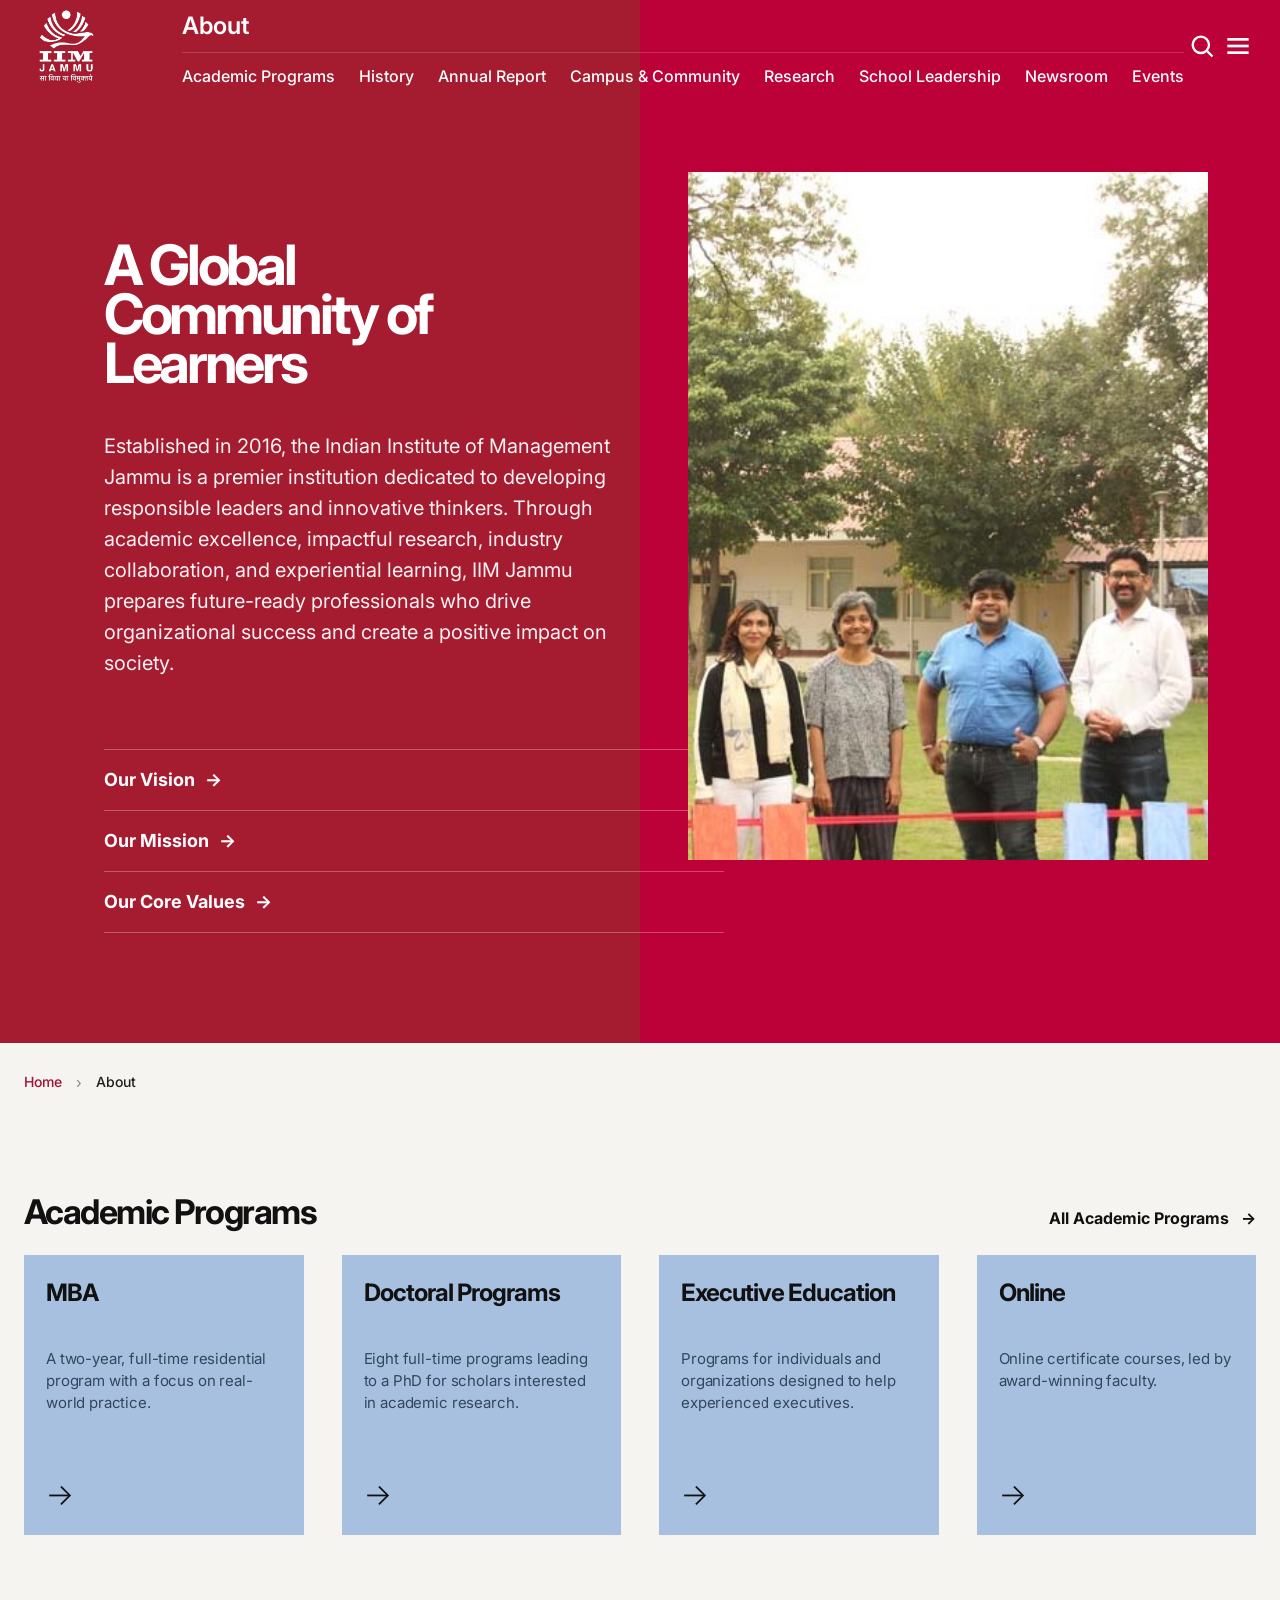
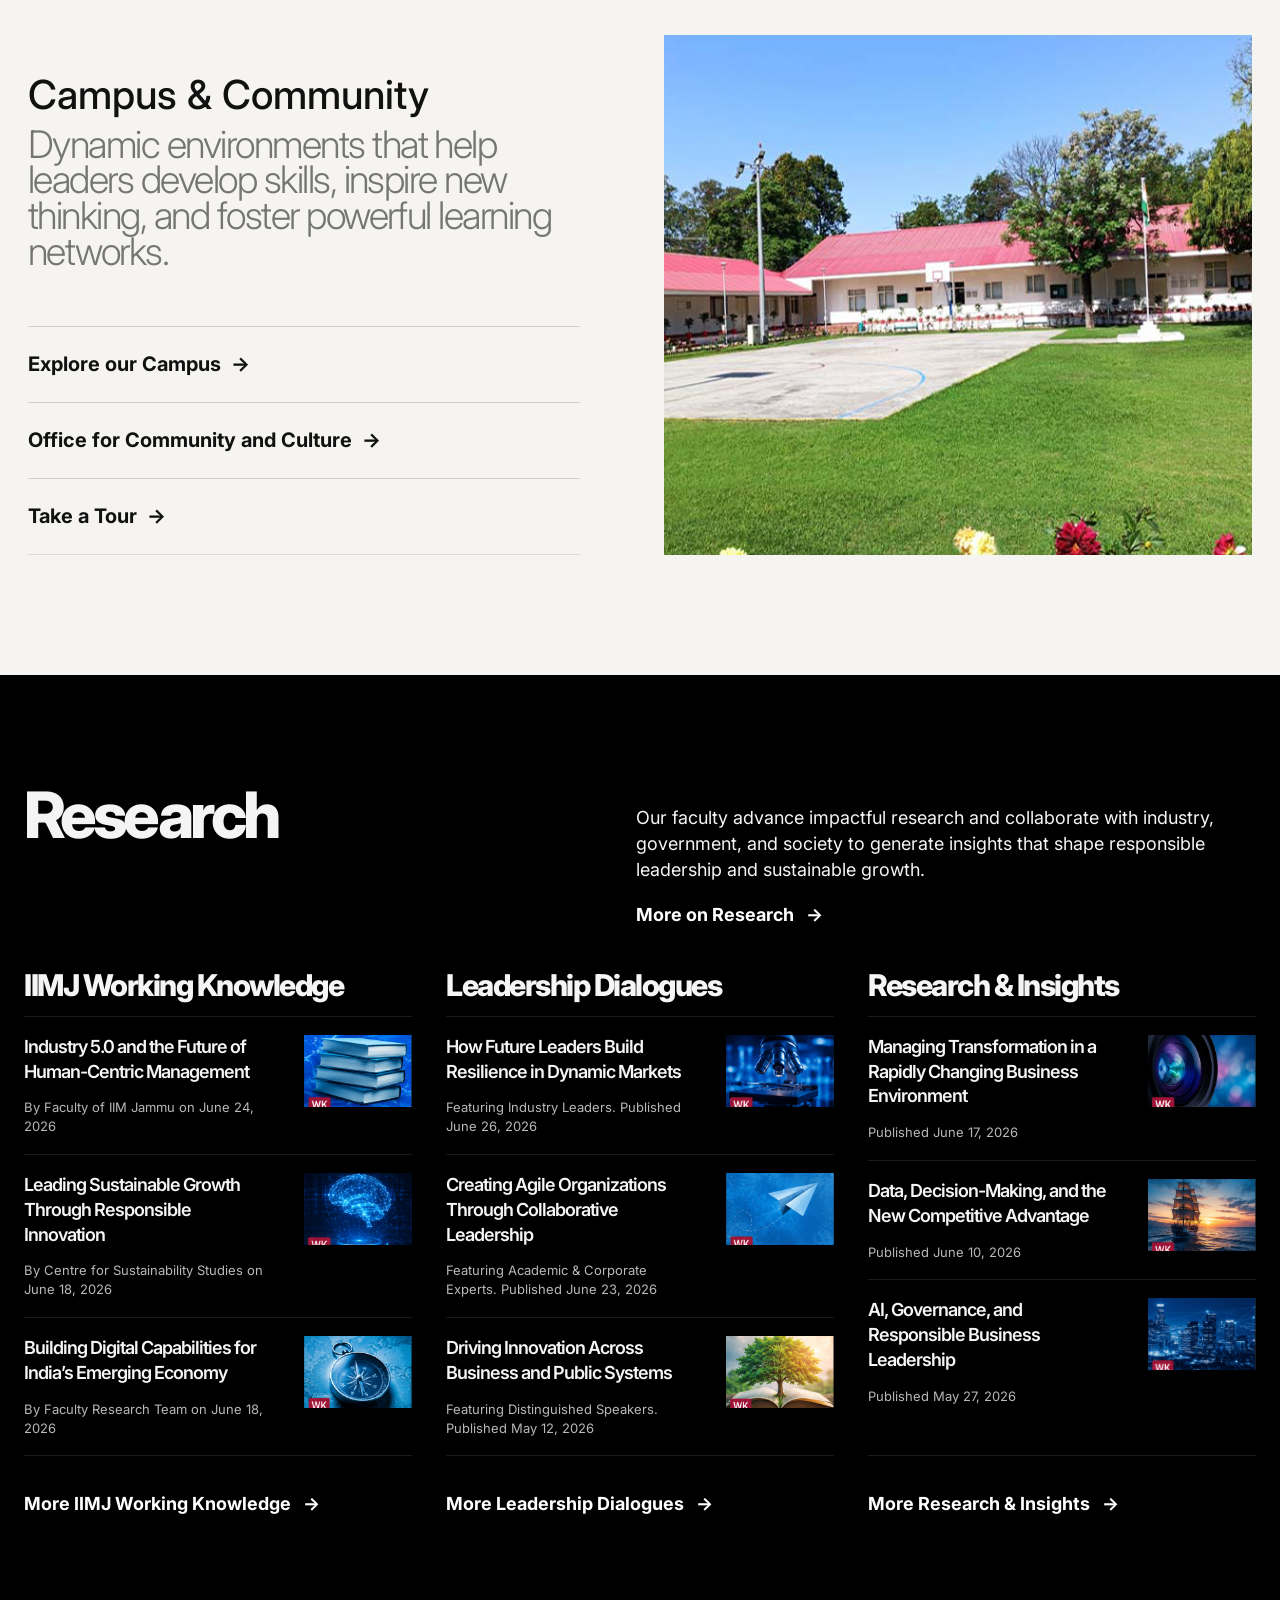
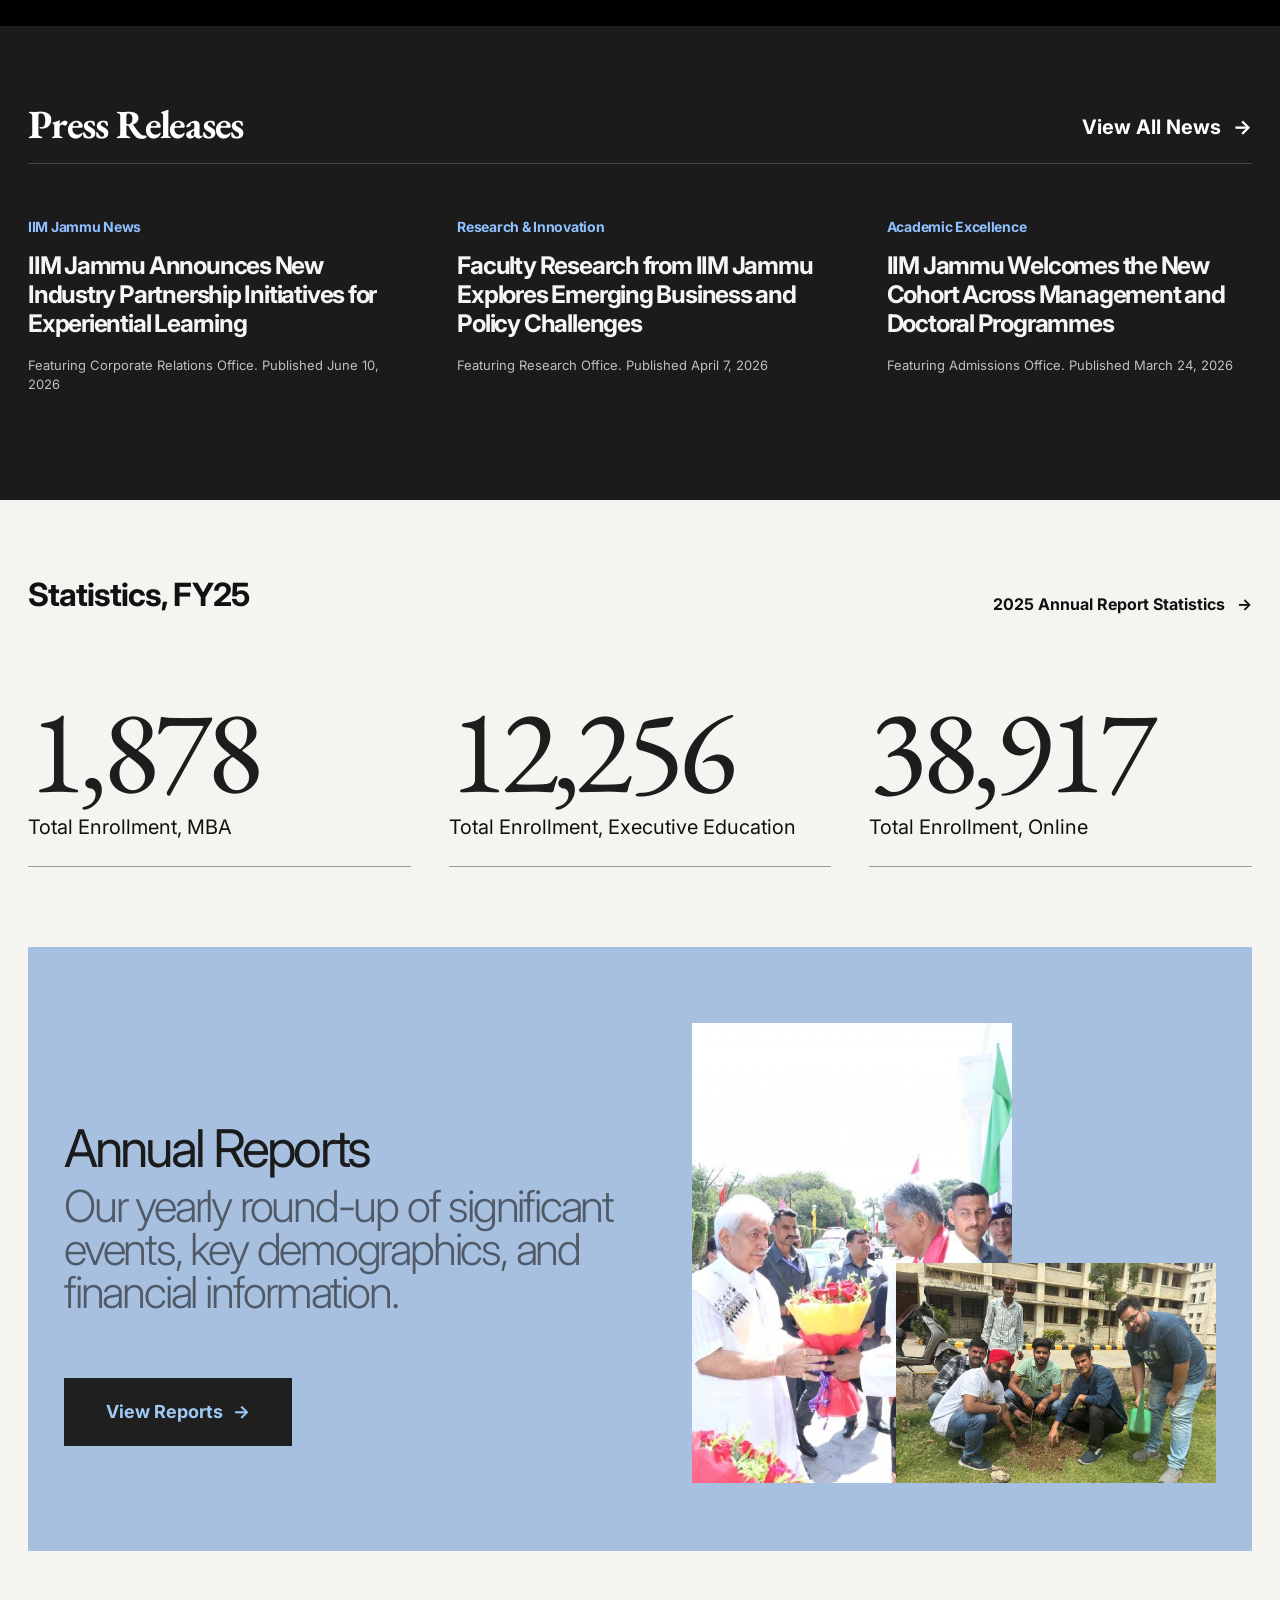
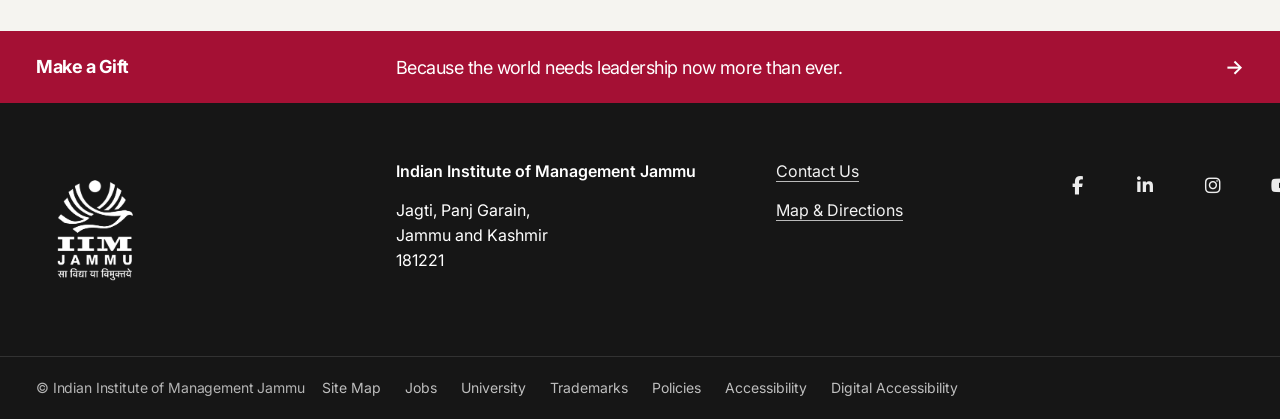
==== commit 973c1ac7: "Added white icon" ====
--- a/about.html
+++ b/about.html
@@ -28,9 +28,9 @@
         <div class="header-left">
           <!-- Logo -->
 
-          <div class="site-logo">
+          <div class="site-logo about-logo">
             <a href="index.html">
-              <img src="assets/images/logo/logo_0.png" alt="IIMJ Logo" />
+              <img src="assets/images/logo/logo_white.png" alt="IIMJ Logo" />
 
               <!-- <span>IIM Jammu</span> -->
             </a>
@@ -1486,7 +1486,7 @@
         <div class="footer-content__wrapper">
           <div class="footer-block">
             <img
-              src="assets/images/logo/logo_0.png"
+              src="assets/images/logo/logo_white.png"
               alt="IIM Jammu Logo"
               class="footer-logo"
             />
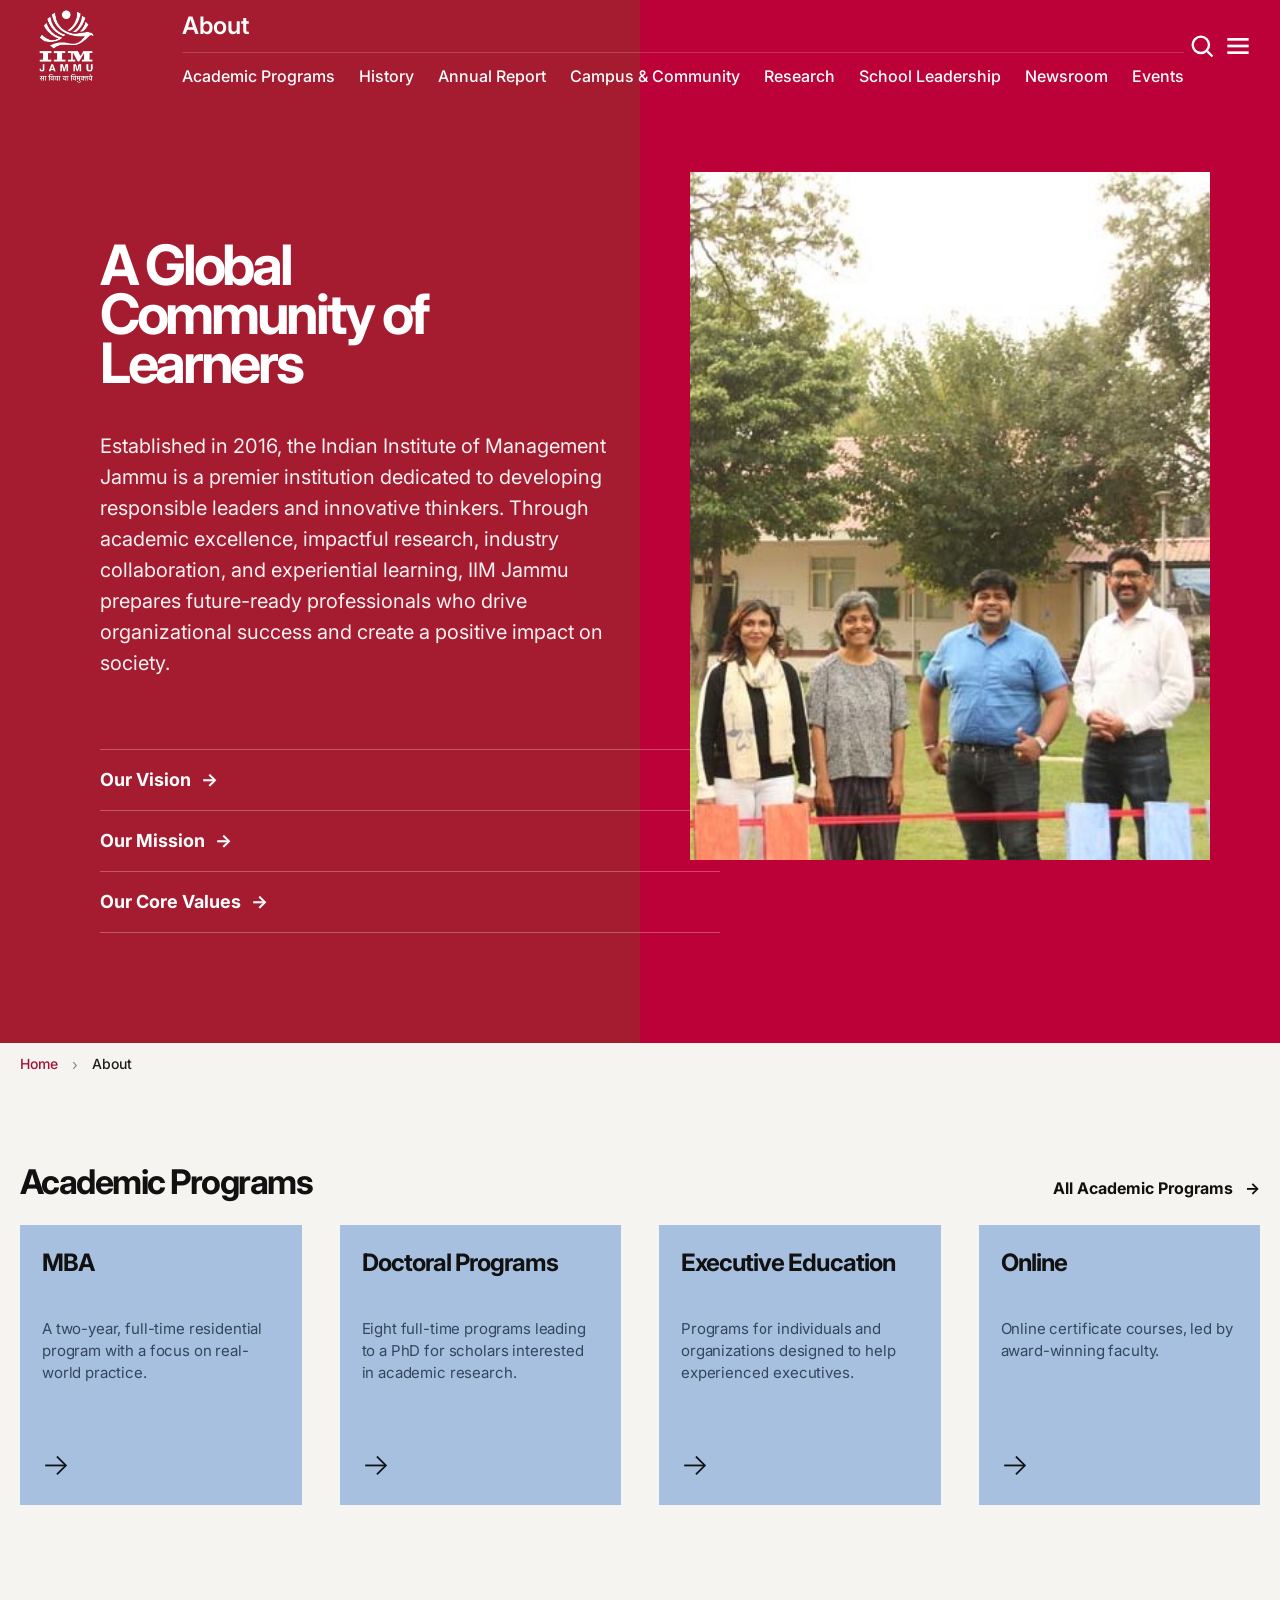
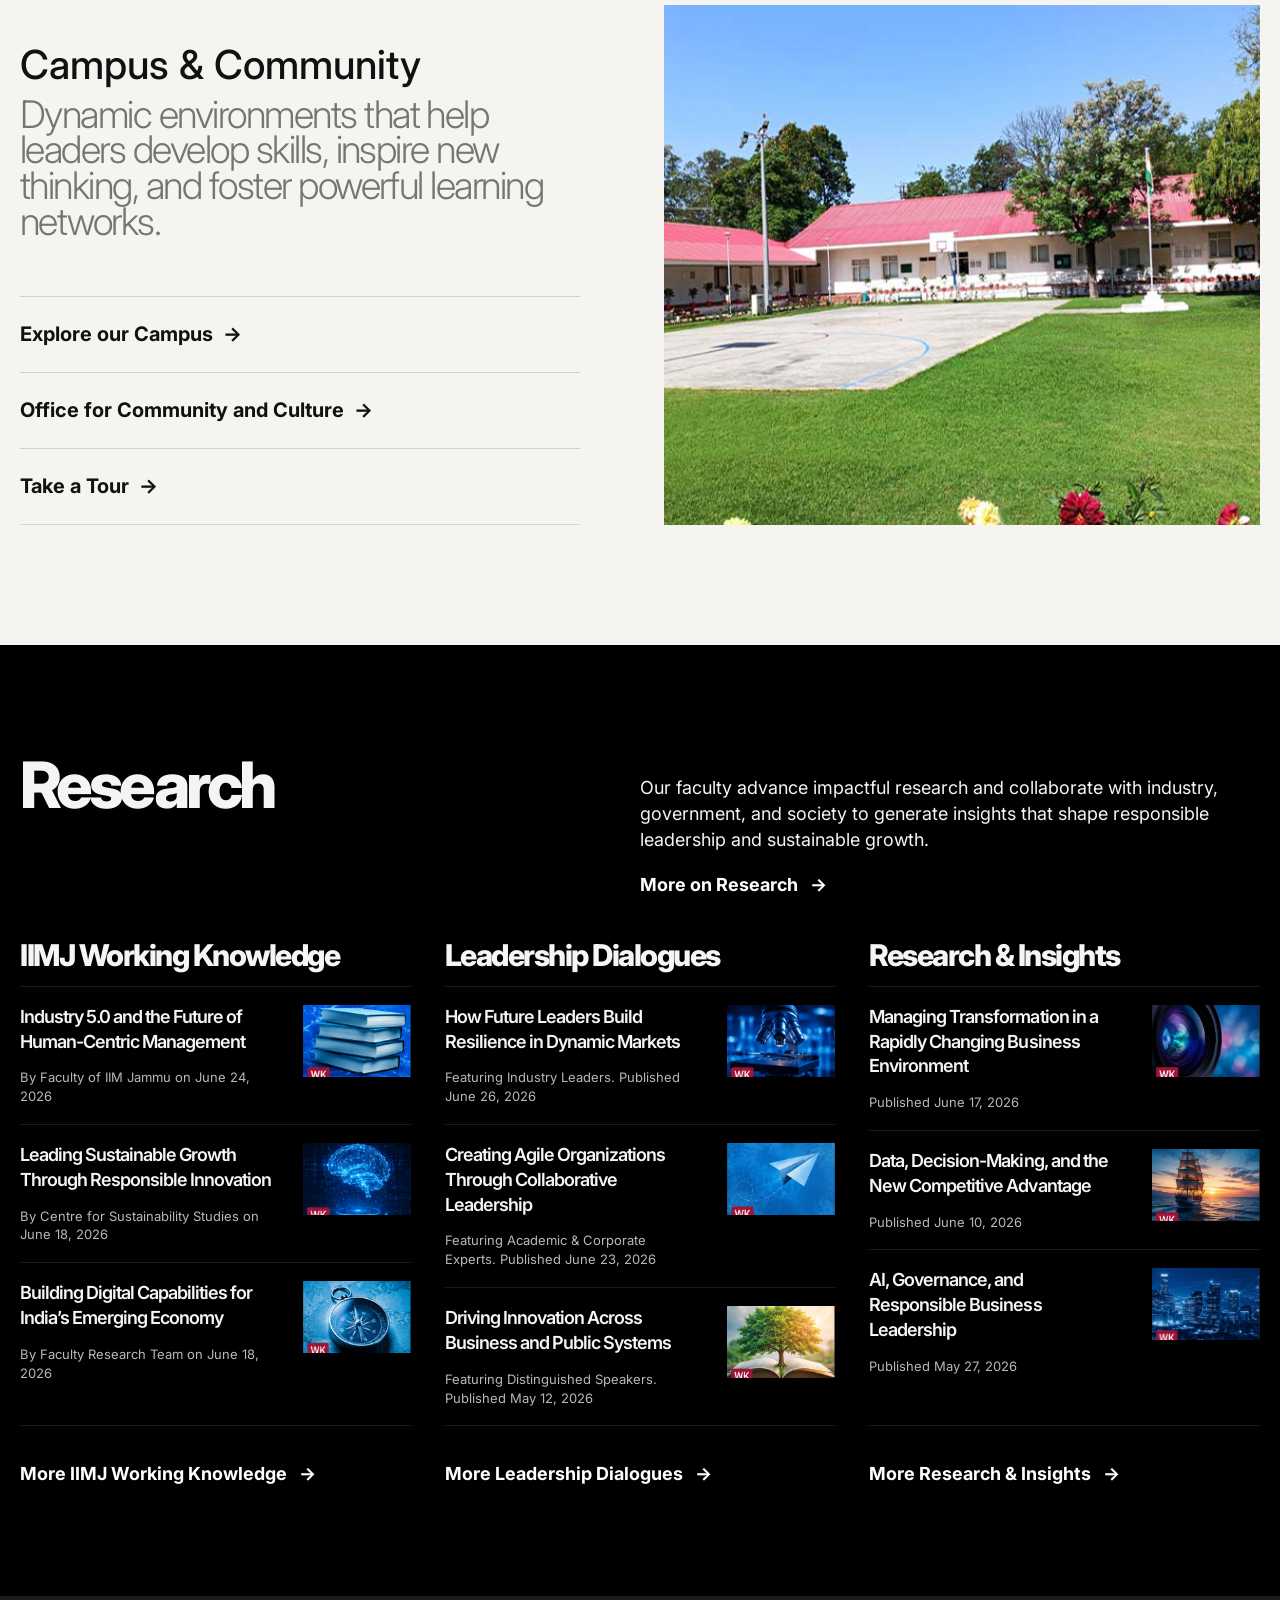
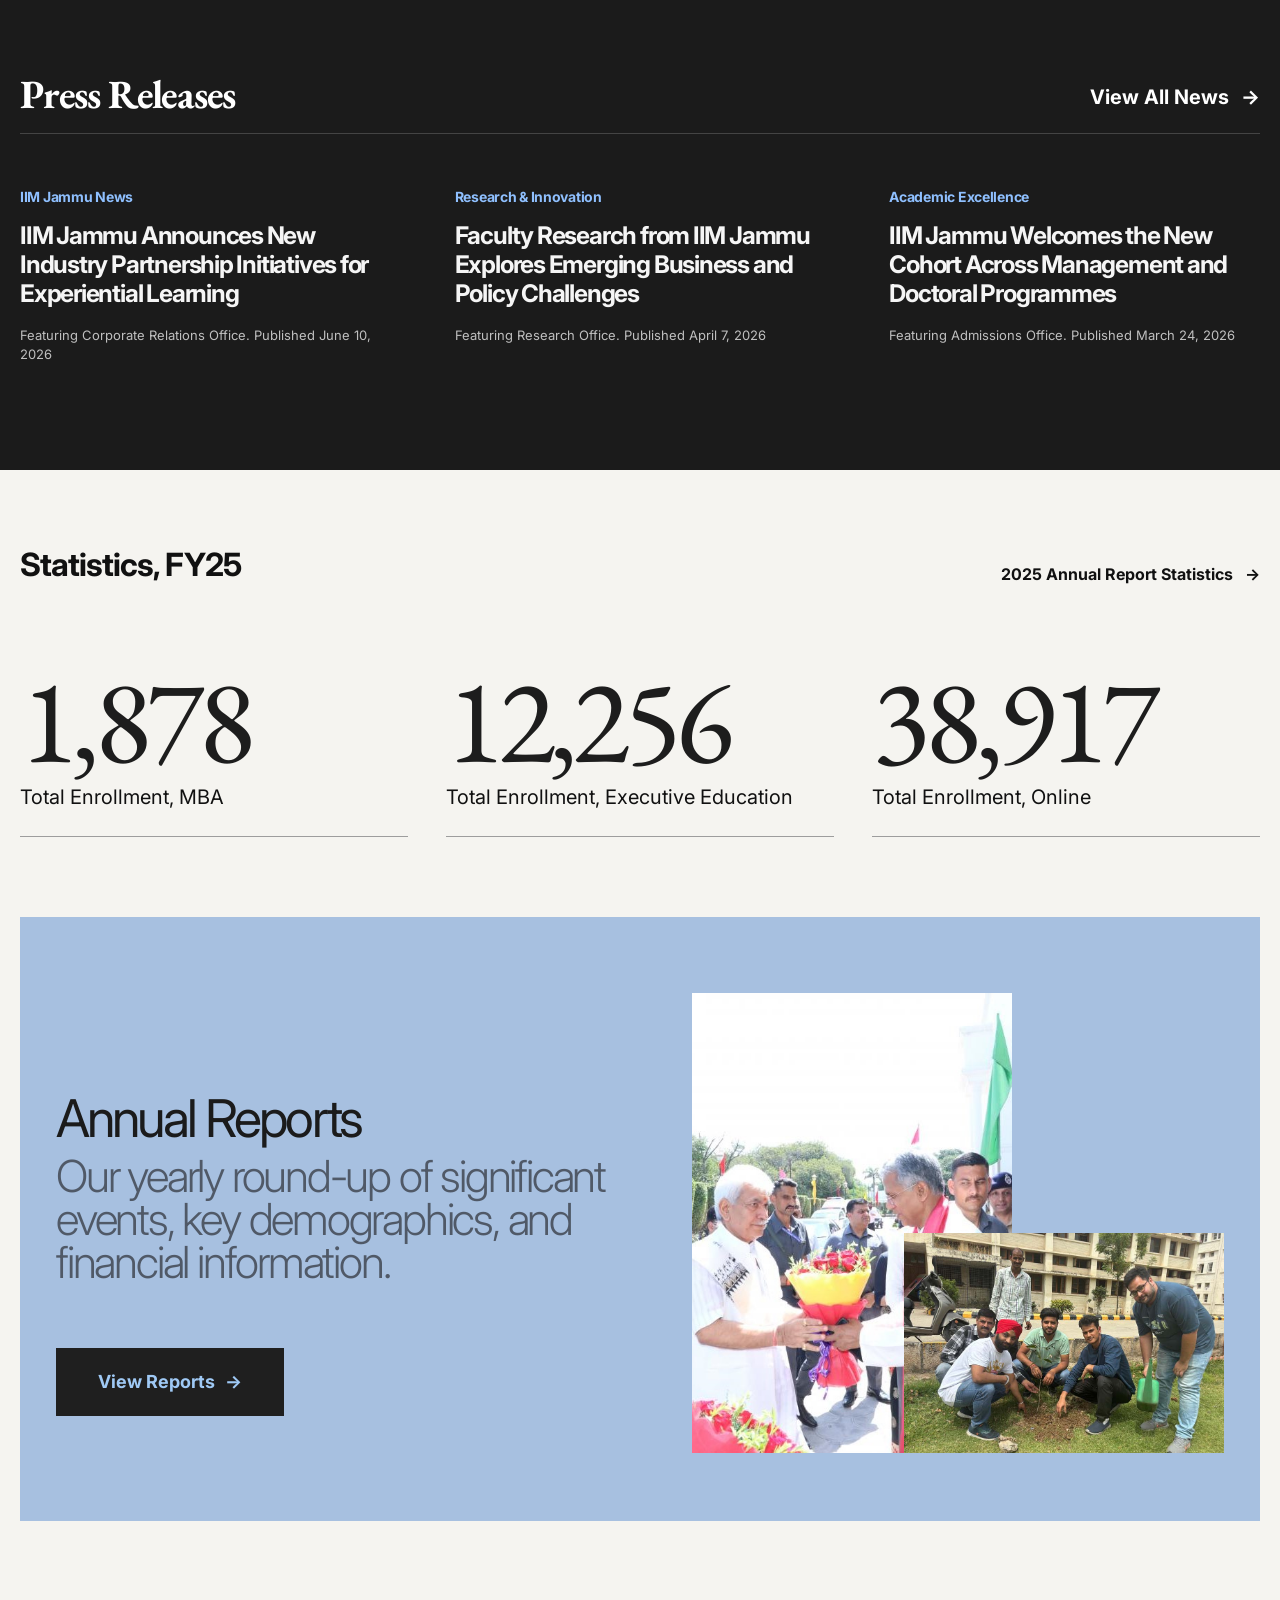
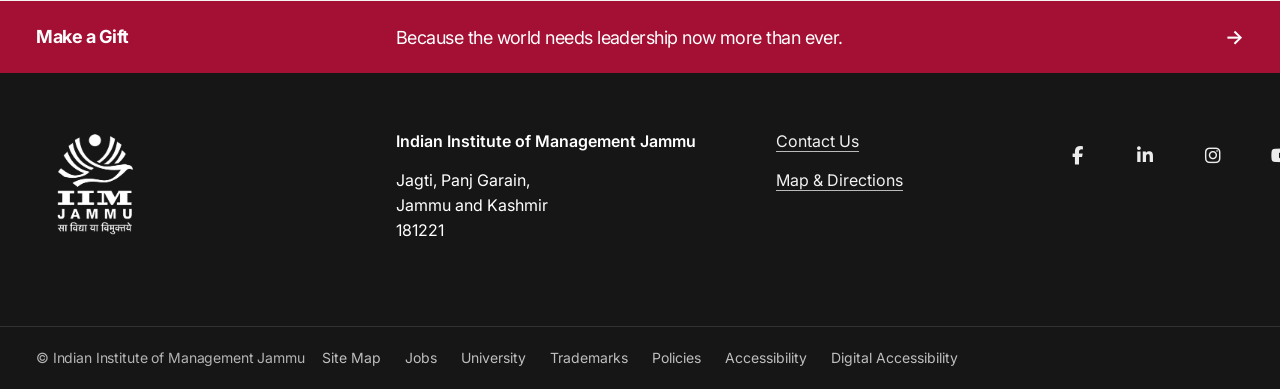
==== commit 14ba10c0: "twitter" ====
--- a/about.html
+++ b/about.html
@@ -215,7 +215,7 @@
             <!-- logo -->
 
             <a href="index.html" class="overlay-logo">
-              <img src="assets/images/logo/logo_0.png" alt="IIM Jammu" />
+              <img src="assets/images/logo/logo_white.png" alt="IIM Jammu" />
             </a>
 
             <!-- actions -->
@@ -870,12 +870,12 @@
                 <i class="fa-brands fa-youtube"></i>
               </a>
 
-              <a href="#" aria-label="Apple Podcast">
+              <!-- <a href="#" aria-label="Apple Podcast">
                 <i class="fa-brands fa-apple"></i>
-              </a>
+              </a> -->
 
               <a href="#" aria-label="Twitter">
-                <i class="fa-brands fa-tiktok"></i>
+                <i class="fa-brands fa-x-twitter"></i>
               </a>
             </div>
           </div>
@@ -1527,12 +1527,12 @@
               <i class="fa-brands fa-youtube"></i>
             </a>
 
-            <a href="#" aria-label="Apple Podcast">
+            <!-- <a href="#" aria-label="Apple Podcast">
               <i class="fa-brands fa-apple"></i>
-            </a>
+            </a> -->
 
             <a href="#" aria-label="Twitter">
-              <i class="fa-brands fa-tiktok"></i>
+              <i class="fa-brands fa-x-twitter"></i>
             </a>
           </div>
         </div>
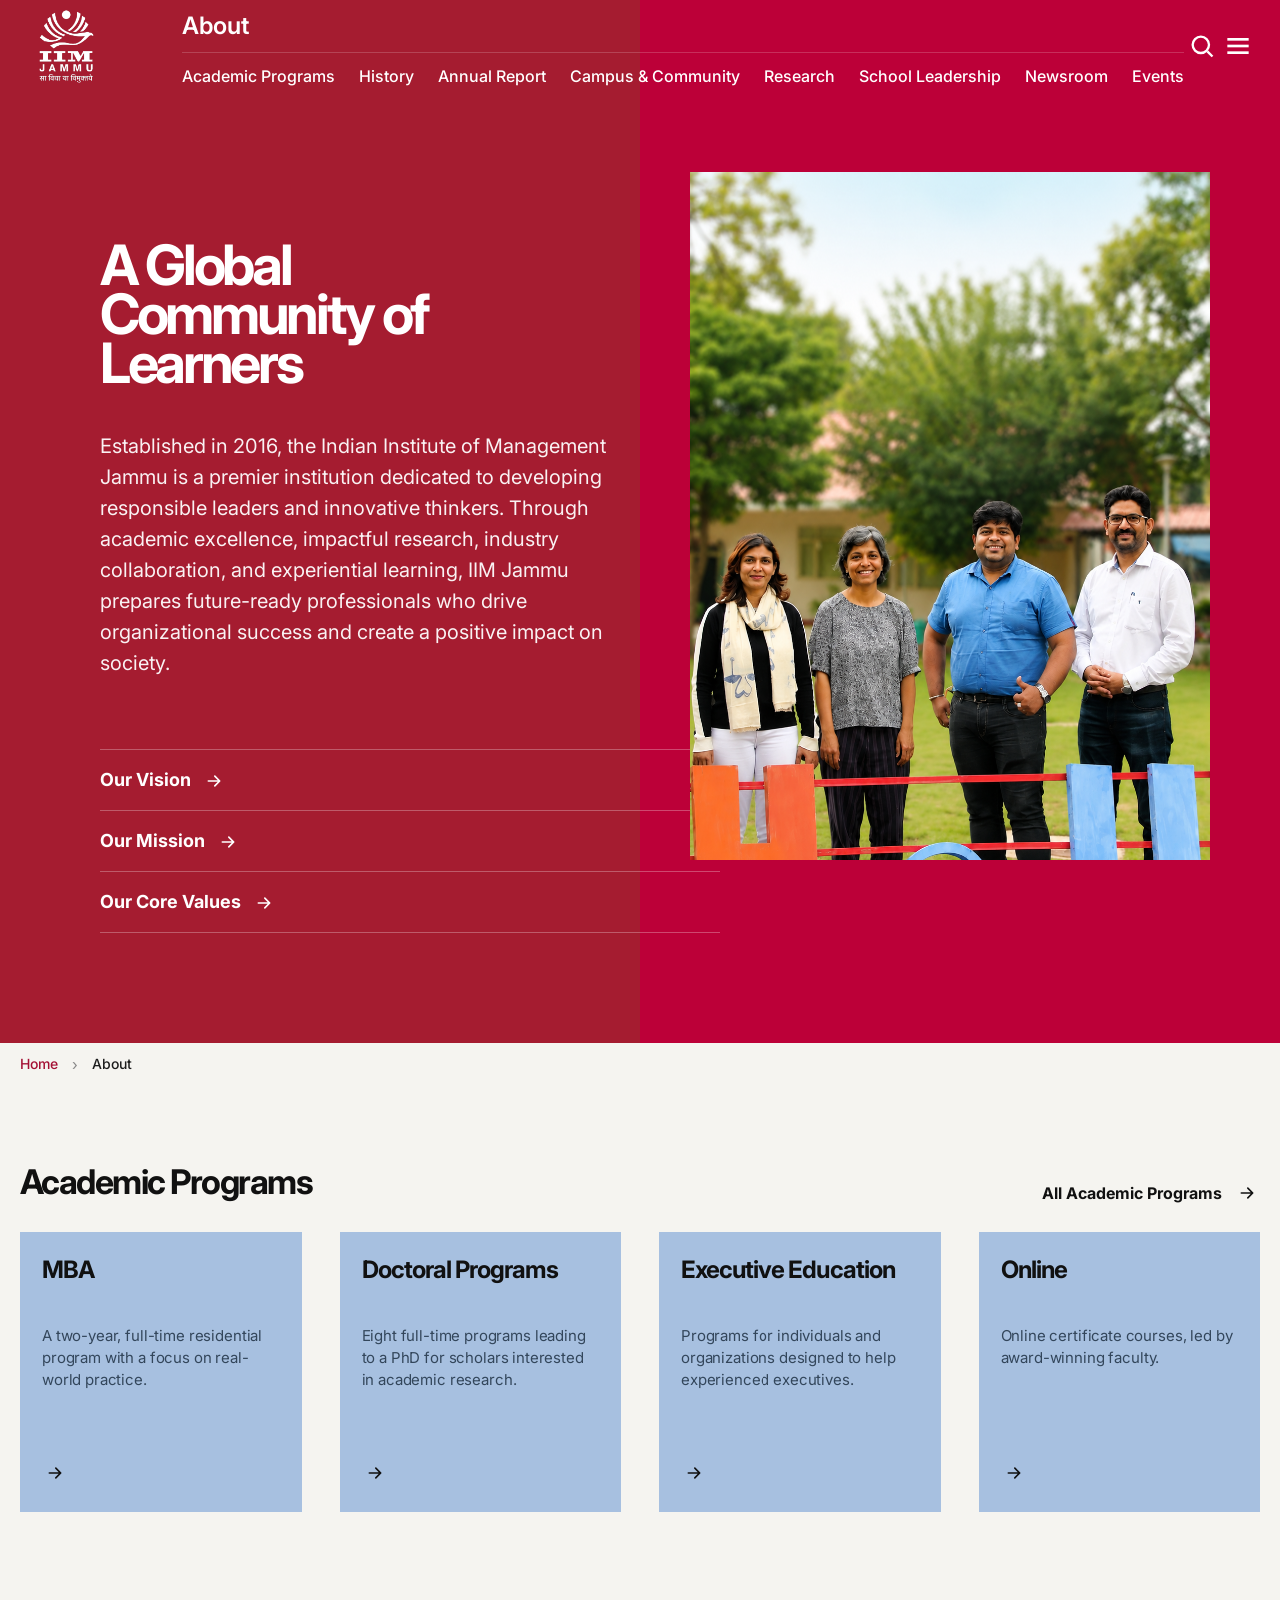
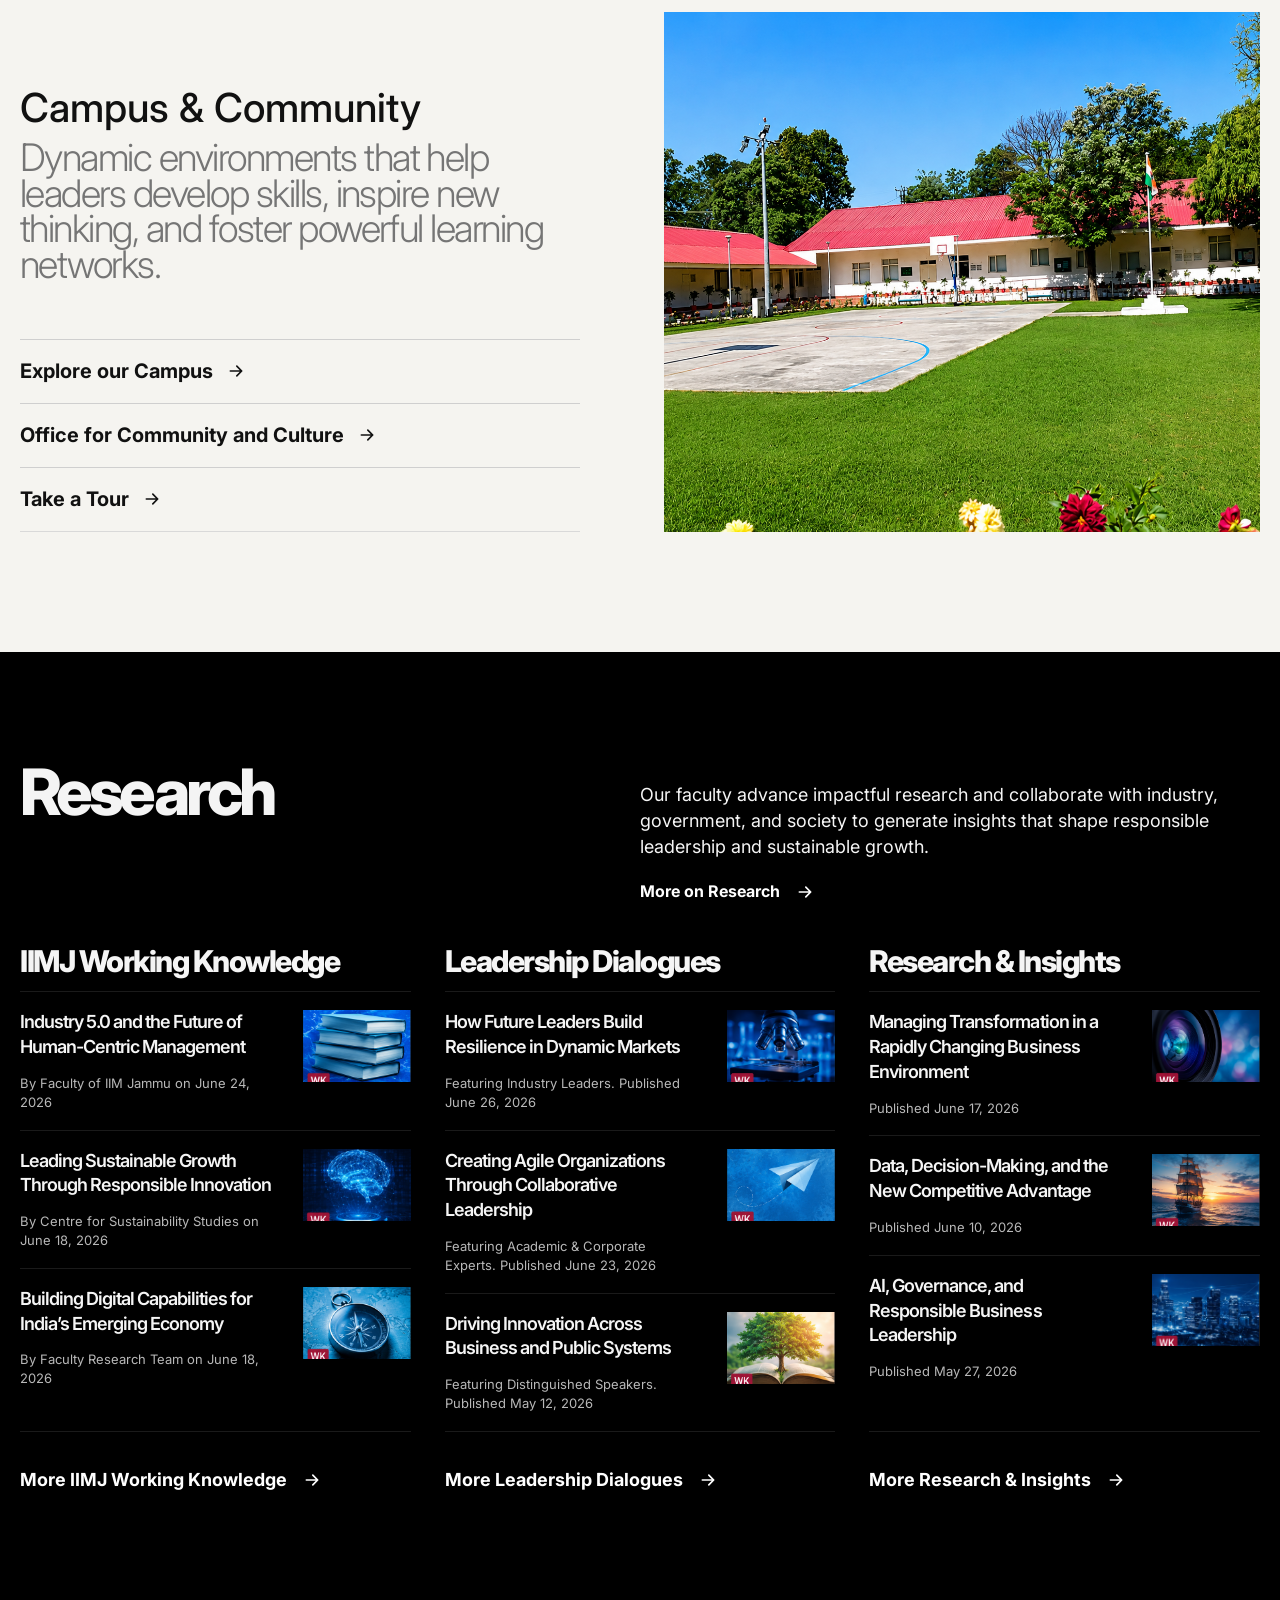
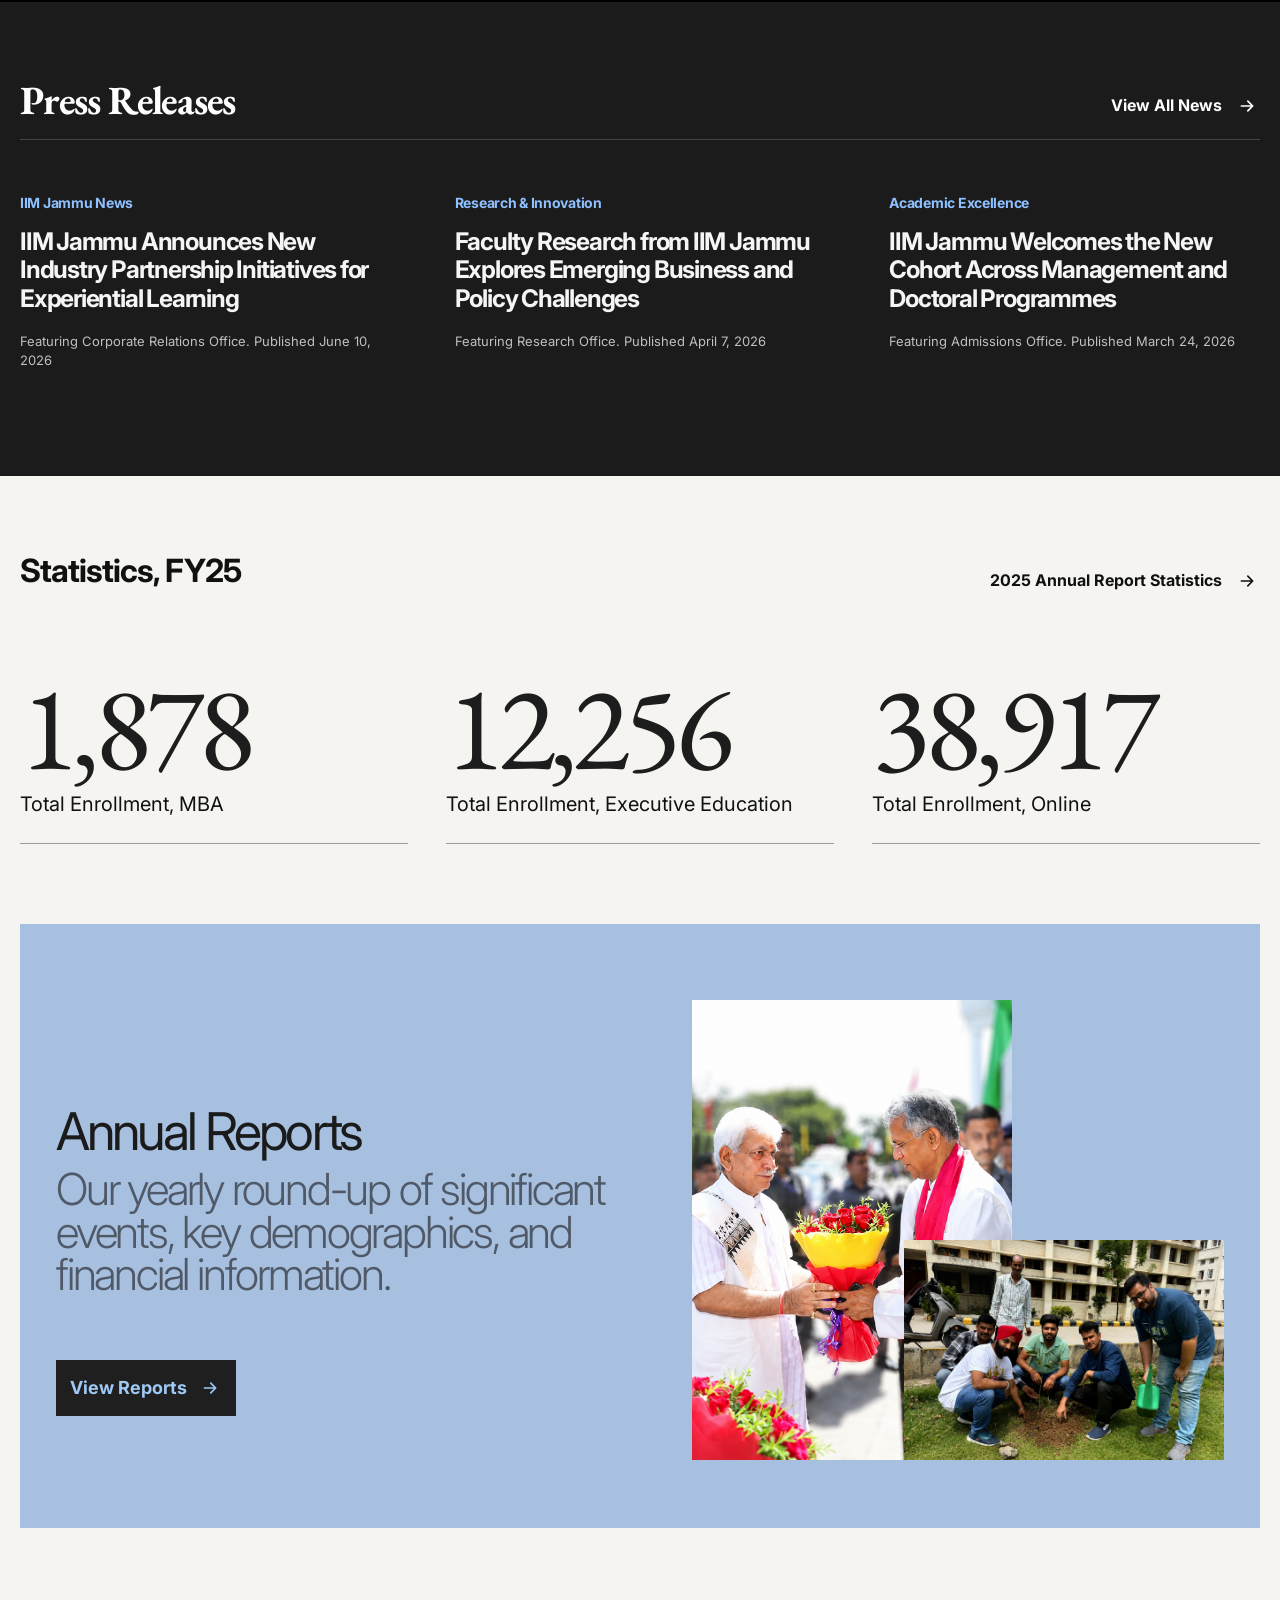
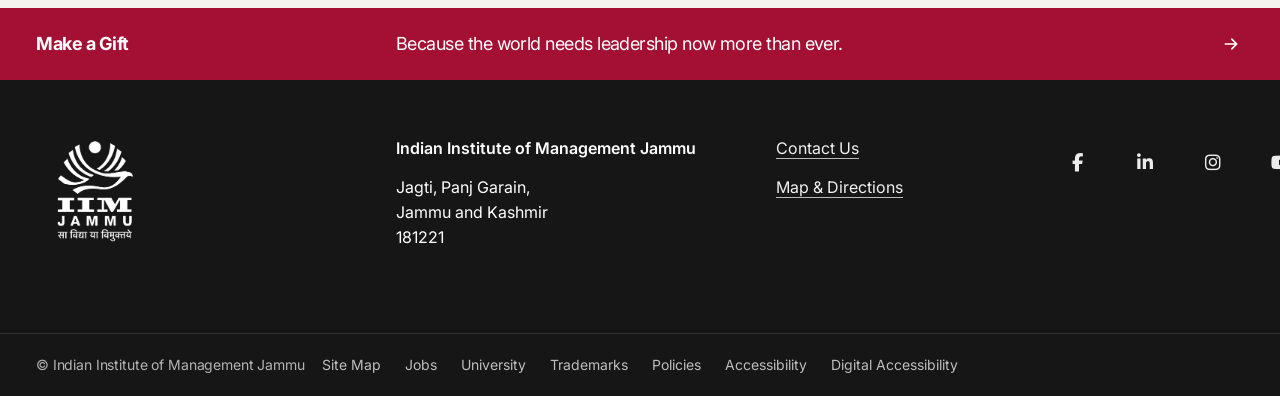
==== commit e5f80fc3: "arrow animation" ====
--- a/about.html
+++ b/about.html
@@ -914,18 +914,60 @@
                 <a href="#" class="about-link">
                   Our Vision
 
-                  <span>→</span>
+                  <span class="program-arrow">
+                    <svg
+                      xmlns="http://www.w3.org/2000/svg"
+                      width="26"
+                      height="26"
+                      fill="currentColor"
+                      viewBox="0 0 16 16"
+                      class="program-arrow-icon"
+                    >
+                      <path
+                        fill-rule="evenodd"
+                        d="M4 8a.5.5 0 0 1 .5-.5h5.793L8.146 5.354a.5.5 0 1 1 .708-.708l3 3a.5.5 0 0 1 0 .708l-3 3a.5.5 0 1 1-.708-.708L10.293 8.5H4.5A.5.5 0 0 1 4 8"
+                      />
+                    </svg>
+                  </span>
                 </a>
 
                 <a href="#" class="about-link">
                   Our Mission
 
-                  <span>→</span>
+                  <span class="program-arrow">
+                    <svg
+                      xmlns="http://www.w3.org/2000/svg"
+                      width="26"
+                      height="26"
+                      fill="currentColor"
+                      viewBox="0 0 16 16"
+                      class="program-arrow-icon"
+                    >
+                      <path
+                        fill-rule="evenodd"
+                        d="M4 8a.5.5 0 0 1 .5-.5h5.793L8.146 5.354a.5.5 0 1 1 .708-.708l3 3a.5.5 0 0 1 0 .708l-3 3a.5.5 0 1 1-.708-.708L10.293 8.5H4.5A.5.5 0 0 1 4 8"
+                      />
+                    </svg>
+                  </span>
                 </a>
                 <a href="#" class="about-link">
                   Our Core Values
 
-                  <span>→</span>
+                  <span class="program-arrow">
+                    <svg
+                      xmlns="http://www.w3.org/2000/svg"
+                      width="26"
+                      height="26"
+                      fill="currentColor"
+                      viewBox="0 0 16 16"
+                      class="program-arrow-icon"
+                    >
+                      <path
+                        fill-rule="evenodd"
+                        d="M4 8a.5.5 0 0 1 .5-.5h5.793L8.146 5.354a.5.5 0 1 1 .708-.708l3 3a.5.5 0 0 1 0 .708l-3 3a.5.5 0 1 1-.708-.708L10.293 8.5H4.5A.5.5 0 0 1 4 8"
+                      />
+                    </svg>
+                  </span>
                 </a>
               </div>
             </div>
@@ -935,7 +977,7 @@
 
           <div class="col-md-6">
             <div class="about-topper-image">
-              <img src="assets/images/about/split-topper.jpg" alt="" />
+              <img src="assets/images/about/split-topper-3.png" alt="" />
             </div>
           </div>
         </div>
@@ -973,7 +1015,21 @@
           <a href="#" class="about-programs-all">
             All Academic Programs
 
-            <span>→</span>
+            <span class="program-arrow">
+              <svg
+                xmlns="http://www.w3.org/2000/svg"
+                width="26"
+                height="26"
+                fill="currentColor"
+                viewBox="0 0 16 16"
+                class="program-arrow-icon"
+              >
+                <path
+                  fill-rule="evenodd"
+                  d="M4 8a.5.5 0 0 1 .5-.5h5.793L8.146 5.354a.5.5 0 1 1 .708-.708l3 3a.5.5 0 0 1 0 .708l-3 3a.5.5 0 1 1-.708-.708L10.293 8.5H4.5A.5.5 0 0 1 4 8"
+                />
+              </svg>
+            </span>
           </a>
         </div>
 
@@ -987,7 +1043,23 @@
                 real-world practice.
               </p>
 
-              <div class="about-program-arrow">→</div>
+              <div class="about-program-arrow">
+                <span class="program-arrow">
+                  <svg
+                    xmlns="http://www.w3.org/2000/svg"
+                    width="26"
+                    height="26"
+                    fill="currentColor"
+                    viewBox="0 0 16 16"
+                    class="program-arrow-icon"
+                  >
+                    <path
+                      fill-rule="evenodd"
+                      d="M4 8a.5.5 0 0 1 .5-.5h5.793L8.146 5.354a.5.5 0 1 1 .708-.708l3 3a.5.5 0 0 1 0 .708l-3 3a.5.5 0 1 1-.708-.708L10.293 8.5H4.5A.5.5 0 0 1 4 8"
+                    />
+                  </svg>
+                </span>
+              </div>
             </a>
           </div>
 
@@ -1000,7 +1072,23 @@
                 interested in academic research.
               </p>
 
-              <div class="about-program-arrow">→</div>
+              <div class="about-program-arrow">
+                <span class="program-arrow">
+                  <svg
+                    xmlns="http://www.w3.org/2000/svg"
+                    width="26"
+                    height="26"
+                    fill="currentColor"
+                    viewBox="0 0 16 16"
+                    class="program-arrow-icon"
+                  >
+                    <path
+                      fill-rule="evenodd"
+                      d="M4 8a.5.5 0 0 1 .5-.5h5.793L8.146 5.354a.5.5 0 1 1 .708-.708l3 3a.5.5 0 0 1 0 .708l-3 3a.5.5 0 1 1-.708-.708L10.293 8.5H4.5A.5.5 0 0 1 4 8"
+                    />
+                  </svg>
+                </span>
+              </div>
             </a>
           </div>
 
@@ -1013,7 +1101,23 @@
                 experienced executives.
               </p>
 
-              <div class="about-program-arrow">→</div>
+              <div class="about-program-arrow">
+                <span class="program-arrow">
+                  <svg
+                    xmlns="http://www.w3.org/2000/svg"
+                    width="26"
+                    height="26"
+                    fill="currentColor"
+                    viewBox="0 0 16 16"
+                    class="program-arrow-icon"
+                  >
+                    <path
+                      fill-rule="evenodd"
+                      d="M4 8a.5.5 0 0 1 .5-.5h5.793L8.146 5.354a.5.5 0 1 1 .708-.708l3 3a.5.5 0 0 1 0 .708l-3 3a.5.5 0 1 1-.708-.708L10.293 8.5H4.5A.5.5 0 0 1 4 8"
+                    />
+                  </svg>
+                </span>
+              </div>
             </a>
           </div>
 
@@ -1023,7 +1127,23 @@
 
               <p>Online certificate courses, led by award-winning faculty.</p>
 
-              <div class="about-program-arrow">→</div>
+              <div class="about-program-arrow">
+                <span class="program-arrow">
+                  <svg
+                    xmlns="http://www.w3.org/2000/svg"
+                    width="26"
+                    height="26"
+                    fill="currentColor"
+                    viewBox="0 0 16 16"
+                    class="program-arrow-icon"
+                  >
+                    <path
+                      fill-rule="evenodd"
+                      d="M4 8a.5.5 0 0 1 .5-.5h5.793L8.146 5.354a.5.5 0 1 1 .708-.708l3 3a.5.5 0 0 1 0 .708l-3 3a.5.5 0 1 1-.708-.708L10.293 8.5H4.5A.5.5 0 0 1 4 8"
+                    />
+                  </svg>
+                </span>
+              </div>
             </a>
           </div>
         </div>
@@ -1052,19 +1172,61 @@
                 <a href="#">
                   Explore our Campus
 
-                  <span>→</span>
+                  <span class="program-arrow">
+                    <svg
+                      xmlns="http://www.w3.org/2000/svg"
+                      width="26"
+                      height="26"
+                      fill="currentColor"
+                      viewBox="0 0 16 16"
+                      class="program-arrow-icon"
+                    >
+                      <path
+                        fill-rule="evenodd"
+                        d="M4 8a.5.5 0 0 1 .5-.5h5.793L8.146 5.354a.5.5 0 1 1 .708-.708l3 3a.5.5 0 0 1 0 .708l-3 3a.5.5 0 1 1-.708-.708L10.293 8.5H4.5A.5.5 0 0 1 4 8"
+                      />
+                    </svg>
+                  </span>
                 </a>
 
                 <a href="#">
                   Office for Community and Culture
 
-                  <span>→</span>
+                  <span class="program-arrow">
+                    <svg
+                      xmlns="http://www.w3.org/2000/svg"
+                      width="26"
+                      height="26"
+                      fill="currentColor"
+                      viewBox="0 0 16 16"
+                      class="program-arrow-icon"
+                    >
+                      <path
+                        fill-rule="evenodd"
+                        d="M4 8a.5.5 0 0 1 .5-.5h5.793L8.146 5.354a.5.5 0 1 1 .708-.708l3 3a.5.5 0 0 1 0 .708l-3 3a.5.5 0 1 1-.708-.708L10.293 8.5H4.5A.5.5 0 0 1 4 8"
+                      />
+                    </svg>
+                  </span>
                 </a>
 
                 <a href="#">
                   Take a Tour
 
-                  <span>→</span>
+                  <span class="program-arrow">
+                    <svg
+                      xmlns="http://www.w3.org/2000/svg"
+                      width="26"
+                      height="26"
+                      fill="currentColor"
+                      viewBox="0 0 16 16"
+                      class="program-arrow-icon"
+                    >
+                      <path
+                        fill-rule="evenodd"
+                        d="M4 8a.5.5 0 0 1 .5-.5h5.793L8.146 5.354a.5.5 0 1 1 .708-.708l3 3a.5.5 0 0 1 0 .708l-3 3a.5.5 0 1 1-.708-.708L10.293 8.5H4.5A.5.5 0 0 1 4 8"
+                      />
+                    </svg>
+                  </span>
                 </a>
               </div>
             </div>
@@ -1074,7 +1236,7 @@
 
           <div class="col-md-6">
             <div class="campus-image">
-              <img src="assets/images/about/campus.jpg" alt="" />
+              <img src="assets/images/about/campus.png" alt="" />
             </div>
           </div>
         </div>
@@ -1102,7 +1264,21 @@
             <a href="#">
               More on Research
 
-              <span>→</span>
+              <span class="program-arrow">
+                <svg
+                  xmlns="http://www.w3.org/2000/svg"
+                  width="26"
+                  height="26"
+                  fill="currentColor"
+                  viewBox="0 0 16 16"
+                  class="program-arrow-icon"
+                >
+                  <path
+                    fill-rule="evenodd"
+                    d="M4 8a.5.5 0 0 1 .5-.5h5.793L8.146 5.354a.5.5 0 1 1 .708-.708l3 3a.5.5 0 0 1 0 .708l-3 3a.5.5 0 1 1-.708-.708L10.293 8.5H4.5A.5.5 0 0 1 4 8"
+                  />
+                </svg>
+              </span>
             </a>
           </div>
         </div>
@@ -1162,7 +1338,21 @@
               <a href="#" class="research-more">
                 More IIMJ Working Knowledge
 
-                <span>→</span>
+                <span class="program-arrow">
+                  <svg
+                    xmlns="http://www.w3.org/2000/svg"
+                    width="26"
+                    height="26"
+                    fill="currentColor"
+                    viewBox="0 0 16 16"
+                    class="program-arrow-icon"
+                  >
+                    <path
+                      fill-rule="evenodd"
+                      d="M4 8a.5.5 0 0 1 .5-.5h5.793L8.146 5.354a.5.5 0 1 1 .708-.708l3 3a.5.5 0 0 1 0 .708l-3 3a.5.5 0 1 1-.708-.708L10.293 8.5H4.5A.5.5 0 0 1 4 8"
+                    />
+                  </svg>
+                </span>
               </a>
             </div>
           </div>
@@ -1223,7 +1413,21 @@
               <a href="#" class="research-more">
                 More Leadership Dialogues
 
-                <span>→</span>
+                <span class="program-arrow">
+                  <svg
+                    xmlns="http://www.w3.org/2000/svg"
+                    width="26"
+                    height="26"
+                    fill="currentColor"
+                    viewBox="0 0 16 16"
+                    class="program-arrow-icon"
+                  >
+                    <path
+                      fill-rule="evenodd"
+                      d="M4 8a.5.5 0 0 1 .5-.5h5.793L8.146 5.354a.5.5 0 1 1 .708-.708l3 3a.5.5 0 0 1 0 .708l-3 3a.5.5 0 1 1-.708-.708L10.293 8.5H4.5A.5.5 0 0 1 4 8"
+                    />
+                  </svg>
+                </span>
               </a>
             </div>
           </div>
@@ -1279,7 +1483,21 @@
               <a href="#" class="research-more">
                 More Research & Insights
 
-                <span>→</span>
+                <span class="program-arrow">
+                  <svg
+                    xmlns="http://www.w3.org/2000/svg"
+                    width="26"
+                    height="26"
+                    fill="currentColor"
+                    viewBox="0 0 16 16"
+                    class="program-arrow-icon"
+                  >
+                    <path
+                      fill-rule="evenodd"
+                      d="M4 8a.5.5 0 0 1 .5-.5h5.793L8.146 5.354a.5.5 0 1 1 .708-.708l3 3a.5.5 0 0 1 0 .708l-3 3a.5.5 0 1 1-.708-.708L10.293 8.5H4.5A.5.5 0 0 1 4 8"
+                    />
+                  </svg>
+                </span>
               </a>
             </div>
           </div>
@@ -1301,7 +1519,21 @@
           <a href="#" class="press-all">
             View All News
 
-            <span>→</span>
+            <span class="program-arrow">
+              <svg
+                xmlns="http://www.w3.org/2000/svg"
+                width="26"
+                height="26"
+                fill="currentColor"
+                viewBox="0 0 16 16"
+                class="program-arrow-icon"
+              >
+                <path
+                  fill-rule="evenodd"
+                  d="M4 8a.5.5 0 0 1 .5-.5h5.793L8.146 5.354a.5.5 0 1 1 .708-.708l3 3a.5.5 0 0 1 0 .708l-3 3a.5.5 0 1 1-.708-.708L10.293 8.5H4.5A.5.5 0 0 1 4 8"
+                />
+              </svg>
+            </span>
           </a>
         </div>
 
@@ -1371,7 +1603,21 @@
           <a href="#" class="statistics-link">
             2025 Annual Report Statistics
 
-            <span>→</span>
+            <span class="program-arrow">
+              <svg
+                xmlns="http://www.w3.org/2000/svg"
+                width="26"
+                height="26"
+                fill="currentColor"
+                viewBox="0 0 16 16"
+                class="program-arrow-icon"
+              >
+                <path
+                  fill-rule="evenodd"
+                  d="M4 8a.5.5 0 0 1 .5-.5h5.793L8.146 5.354a.5.5 0 1 1 .708-.708l3 3a.5.5 0 0 1 0 .708l-3 3a.5.5 0 1 1-.708-.708L10.293 8.5H4.5A.5.5 0 0 1 4 8"
+                />
+              </svg>
+            </span>
           </a>
         </div>
 
@@ -1435,7 +1681,21 @@
                 <a href="#" class="annual-button">
                   View Reports
 
-                  <span>→</span>
+                  <span class="annual-button-arrow">
+                    <svg
+                      xmlns="http://www.w3.org/2000/svg"
+                      width="26"
+                      height="26"
+                      fill="currentColor"
+                      viewBox="0 0 16 16"
+                      class="program-arrow-icon"
+                    >
+                      <path
+                        fill-rule="evenodd"
+                        d="M4 8a.5.5 0 0 1 .5-.5h5.793L8.146 5.354a.5.5 0 1 1 .708-.708l3 3a.5.5 0 0 1 0 .708l-3 3a.5.5 0 1 1-.708-.708L10.293 8.5H4.5A.5.5 0 0 1 4 8"
+                      />
+                    </svg>
+                  </span>
                 </a>
               </div>
             </div>
@@ -1445,11 +1705,11 @@
             <div class="col-md-6">
               <div class="annual-images">
                 <div class="annual-image annual-image-large">
-                  <img src="assets/images/about/annual-1.jpg" alt="" />
+                  <img src="assets/images/about/annual-2.png" alt="" />
                 </div>
 
                 <div class="annual-image annual-image-small">
-                  <img src="assets/images/about/annual.jpg" alt="" />
+                  <img src="assets/images/about/annual.png" alt="" />
                 </div>
               </div>
             </div>
@@ -1473,7 +1733,22 @@
           <div class="footer-primary-cta__description">
             <p>Because the world needs leadership now more than ever.</p>
 
-            <span class="footer-primary-cta__icon"> → </span>
+            <!-- <span class="footer-primary-cta__icon"> → </span> -->
+            <span class="footer-primary-cta__icon">
+              <svg
+                xmlns="http://www.w3.org/2000/svg"
+                width="26"
+                height="26"
+                fill="currentColor"
+                viewBox="0 0 16 16"
+                class="program-arrow-icon"
+              >
+                <path
+                  fill-rule="evenodd"
+                  d="M4 8a.5.5 0 0 1 .5-.5h5.793L8.146 5.354a.5.5 0 1 1 .708-.708l3 3a.5.5 0 0 1 0 .708l-3 3a.5.5 0 1 1-.708-.708L10.293 8.5H4.5A.5.5 0 0 1 4 8"
+                />
+              </svg>
+            </span>
           </div>
         </div>
       </a>
--- a/assets/css/main.css
+++ b/assets/css/main.css
@@ -15,3 +15,6 @@
 /* 5 Page Styles */
 @import url("./home.css");
 @import url("./about.css");
+
+/* 6 themes */
+@import url("./themes.css");
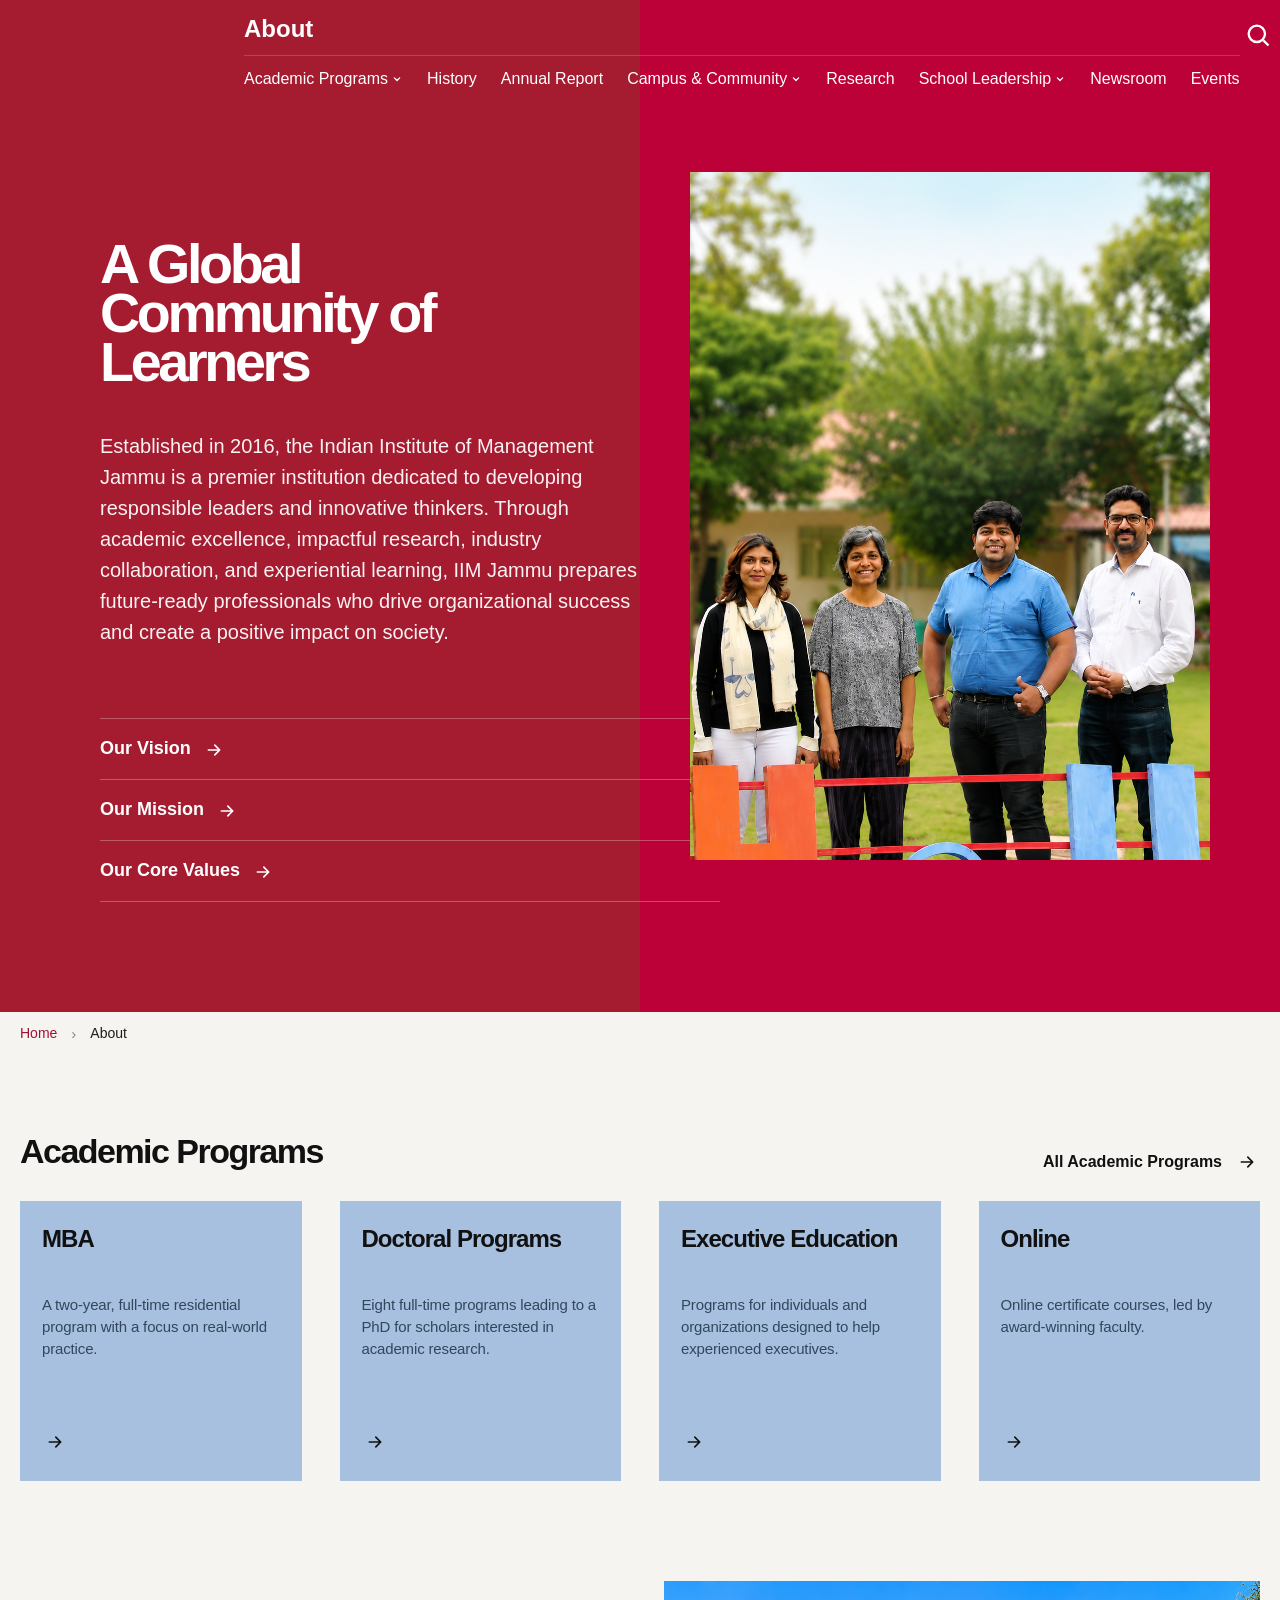
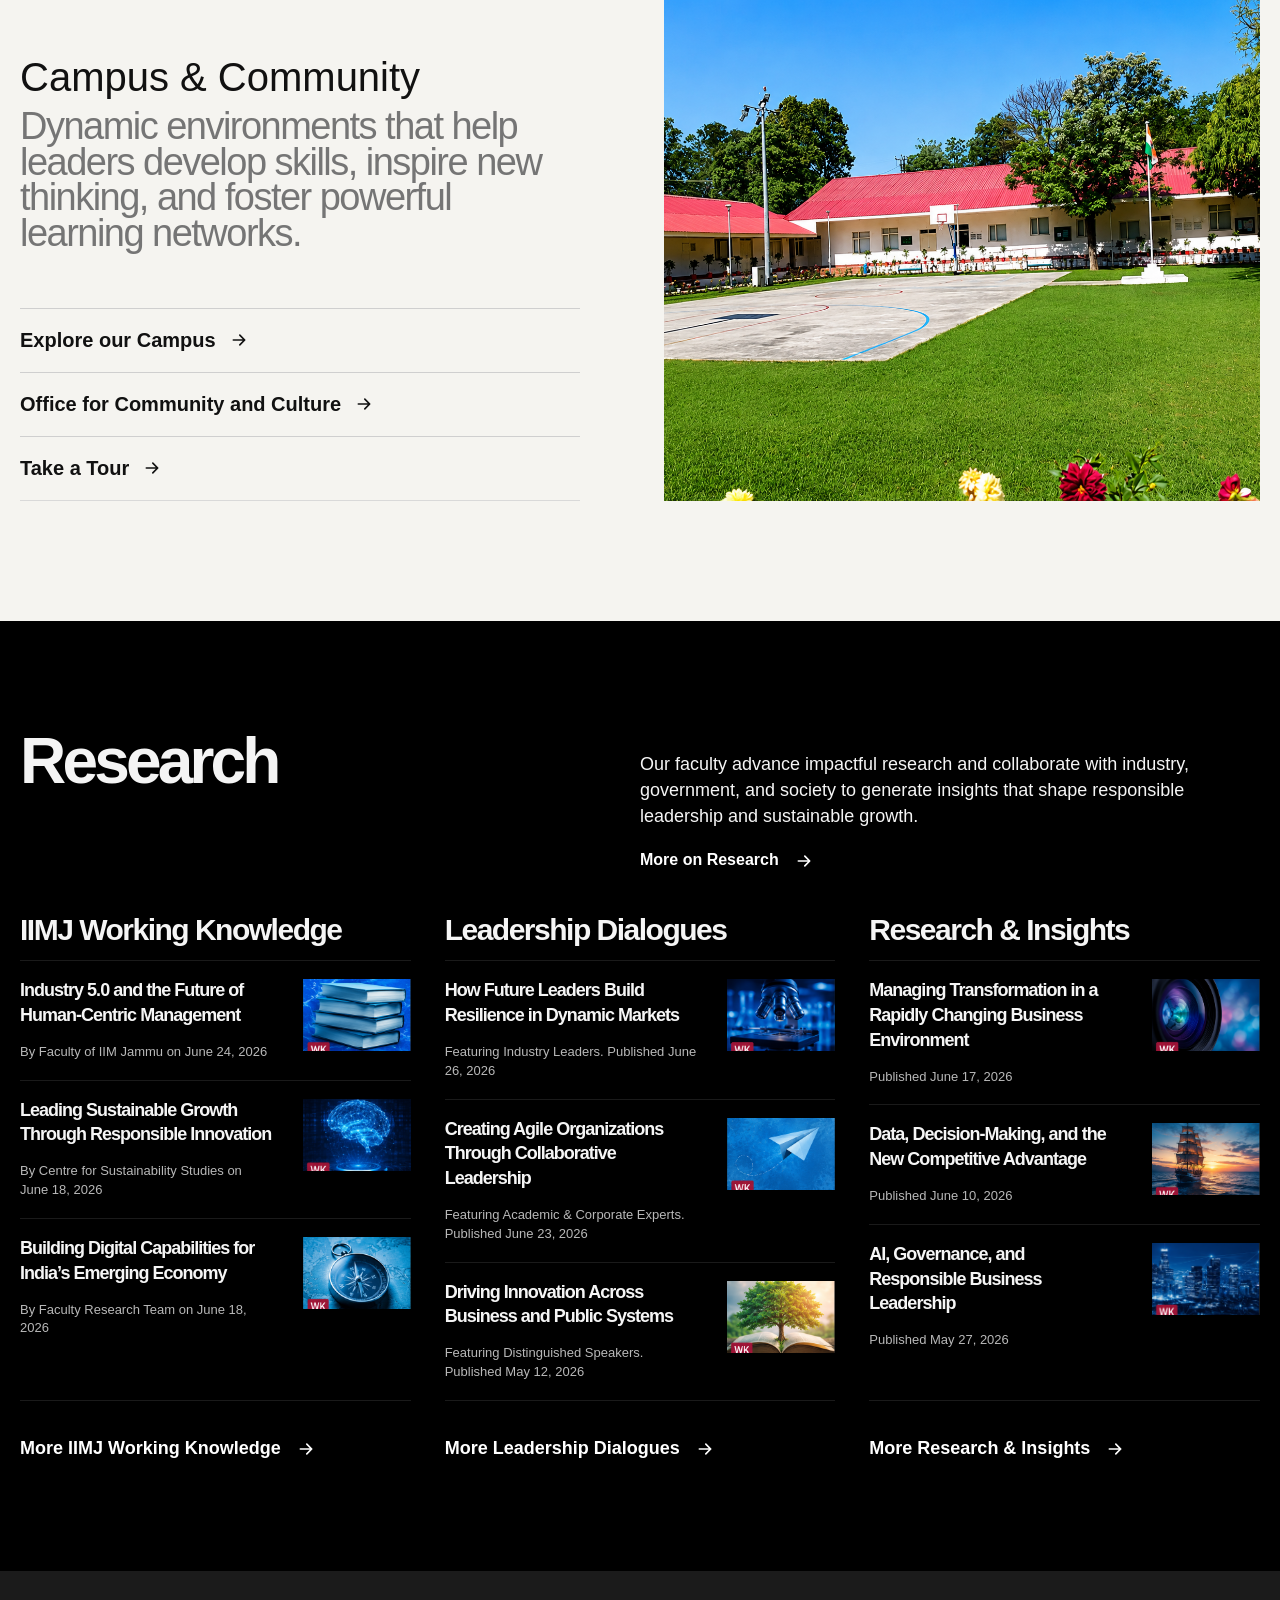
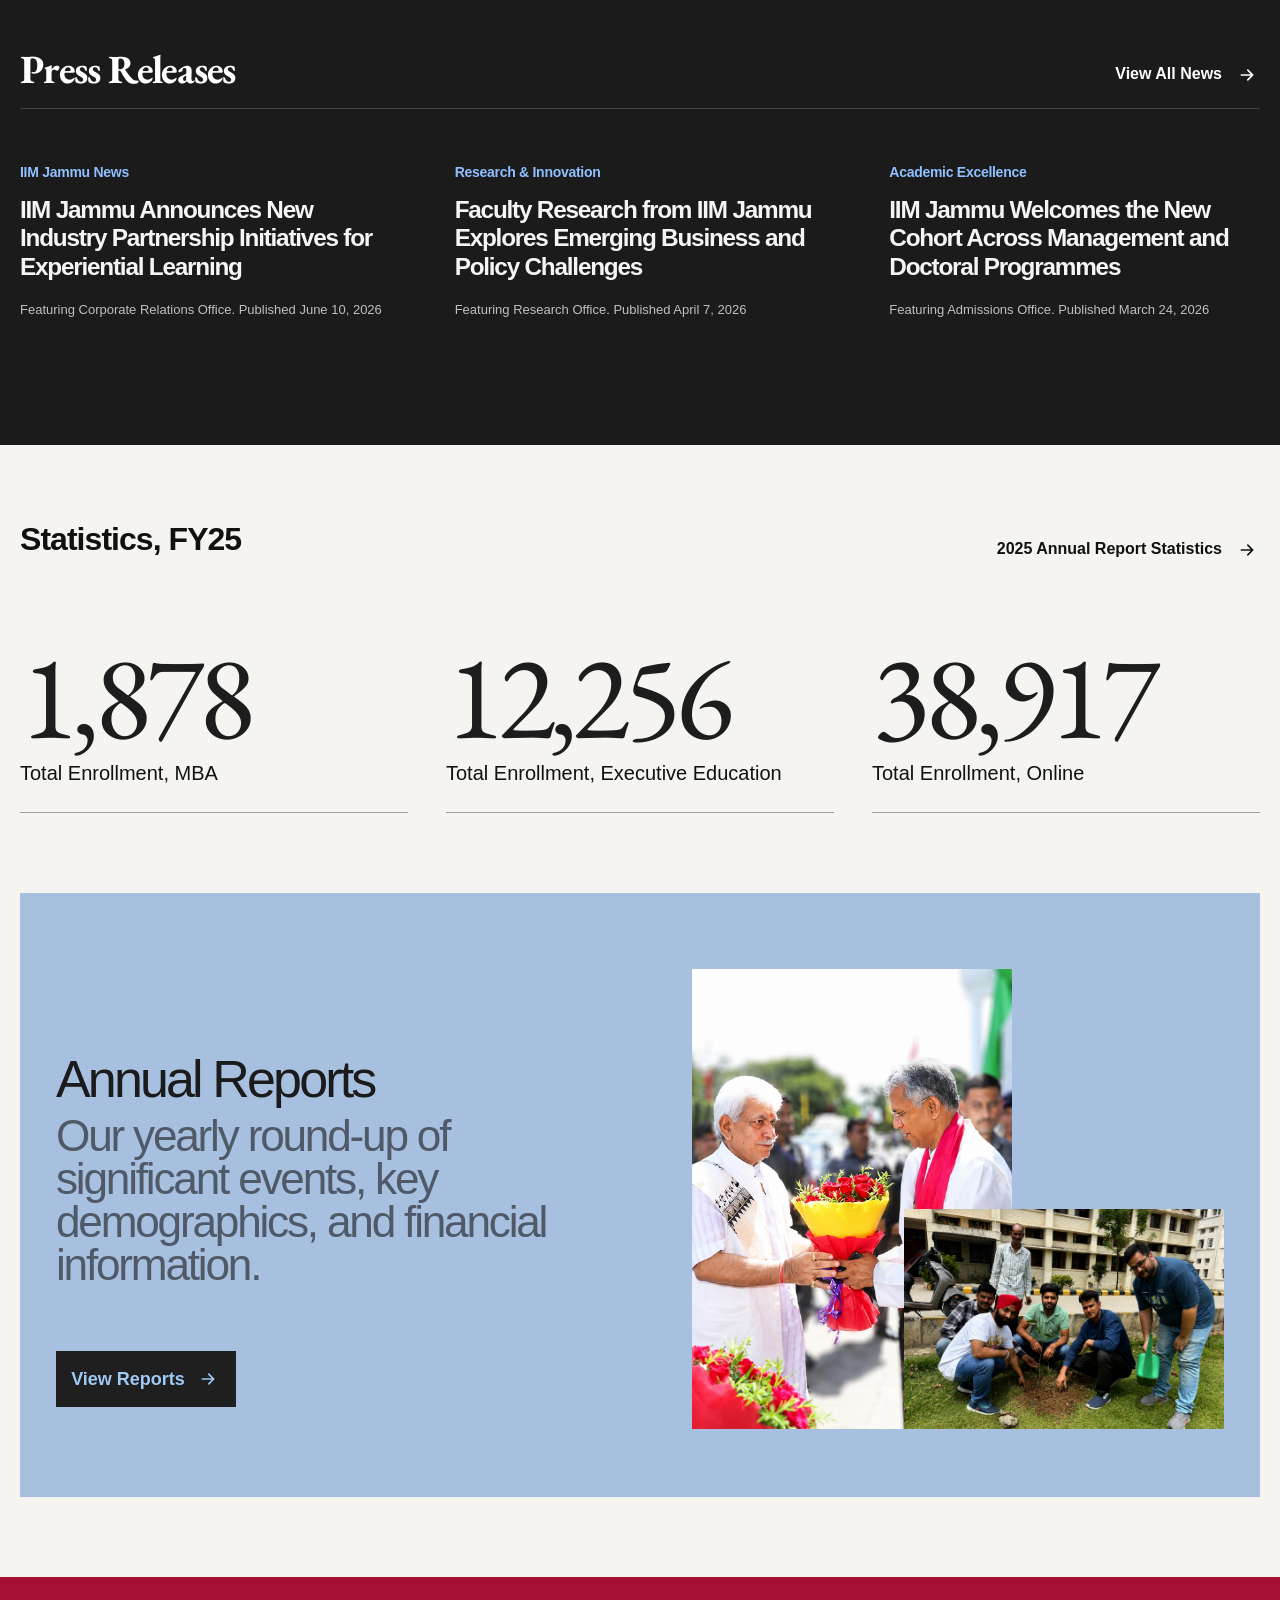
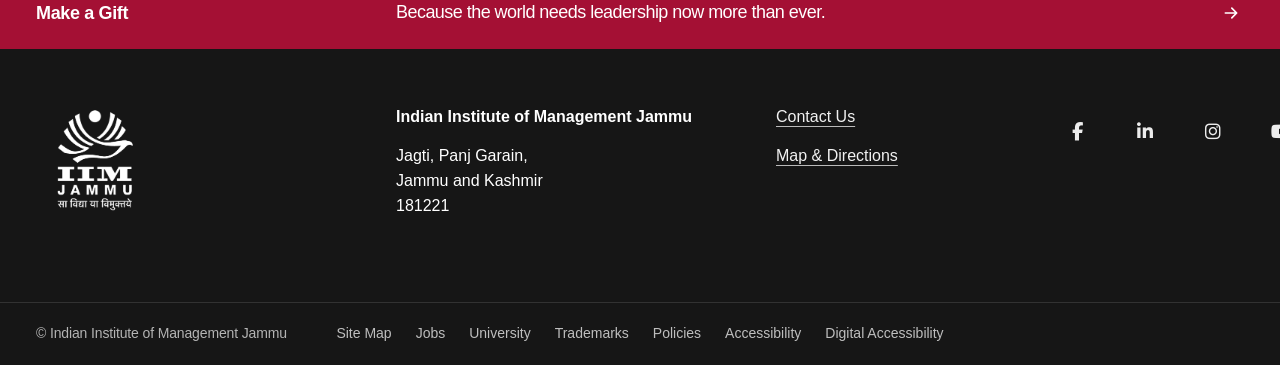
==== commit 46a15e0b: "header" ====
--- a/about.html
+++ b/about.html
@@ -44,7 +44,27 @@
               <!-- Academic Programs -->
 
               <li class="nav-item">
-                <button class="nav-link">Academic Programs</button>
+                <button class="nav-link">
+                  Academic Programs
+
+                  <span class="nav-chevron">
+                    <svg
+                      xmlns="http://www.w3.org/2000/svg"
+                      width="12"
+                      height="12"
+                      viewBox="0 0 16 16"
+                      fill="none"
+                    >
+                      <path
+                        d="M4.5 6.5L8 10L11.5 6.5"
+                        stroke="currentColor"
+                        stroke-width="1.8"
+                        stroke-linecap="round"
+                        stroke-linejoin="round"
+                      />
+                    </svg>
+                  </span>
+                </button>
 
                 <div class="dropdown">
                   <ul class="dropdown-list">
@@ -82,7 +102,27 @@
               <!-- Campus -->
 
               <li class="nav-item">
-                <button class="nav-link">Campus & Community</button>
+                <button class="nav-link">
+                  Campus & Community
+
+                  <span class="nav-chevron">
+                    <svg
+                      xmlns="http://www.w3.org/2000/svg"
+                      width="12"
+                      height="12"
+                      viewBox="0 0 16 16"
+                      fill="none"
+                    >
+                      <path
+                        d="M4.5 6.5L8 10L11.5 6.5"
+                        stroke="currentColor"
+                        stroke-width="1.8"
+                        stroke-linecap="round"
+                        stroke-linejoin="round"
+                      />
+                    </svg>
+                  </span>
+                </button>
 
                 <div class="dropdown">
                   <ul class="dropdown-list">
@@ -134,7 +174,27 @@
               <!-- Leadership -->
 
               <li class="nav-item">
-                <button class="nav-link">School Leadership</button>
+                <button class="nav-link">
+                  School Leadership
+
+                  <span class="nav-chevron">
+                    <svg
+                      xmlns="http://www.w3.org/2000/svg"
+                      width="12"
+                      height="12"
+                      viewBox="0 0 16 16"
+                      fill="none"
+                    >
+                      <path
+                        d="M4.5 6.5L8 10L11.5 6.5"
+                        stroke="currentColor"
+                        stroke-width="1.8"
+                        stroke-linecap="round"
+                        stroke-linejoin="round"
+                      />
+                    </svg>
+                  </span>
+                </button>
 
                 <div class="dropdown">
                   <ul class="dropdown-list">
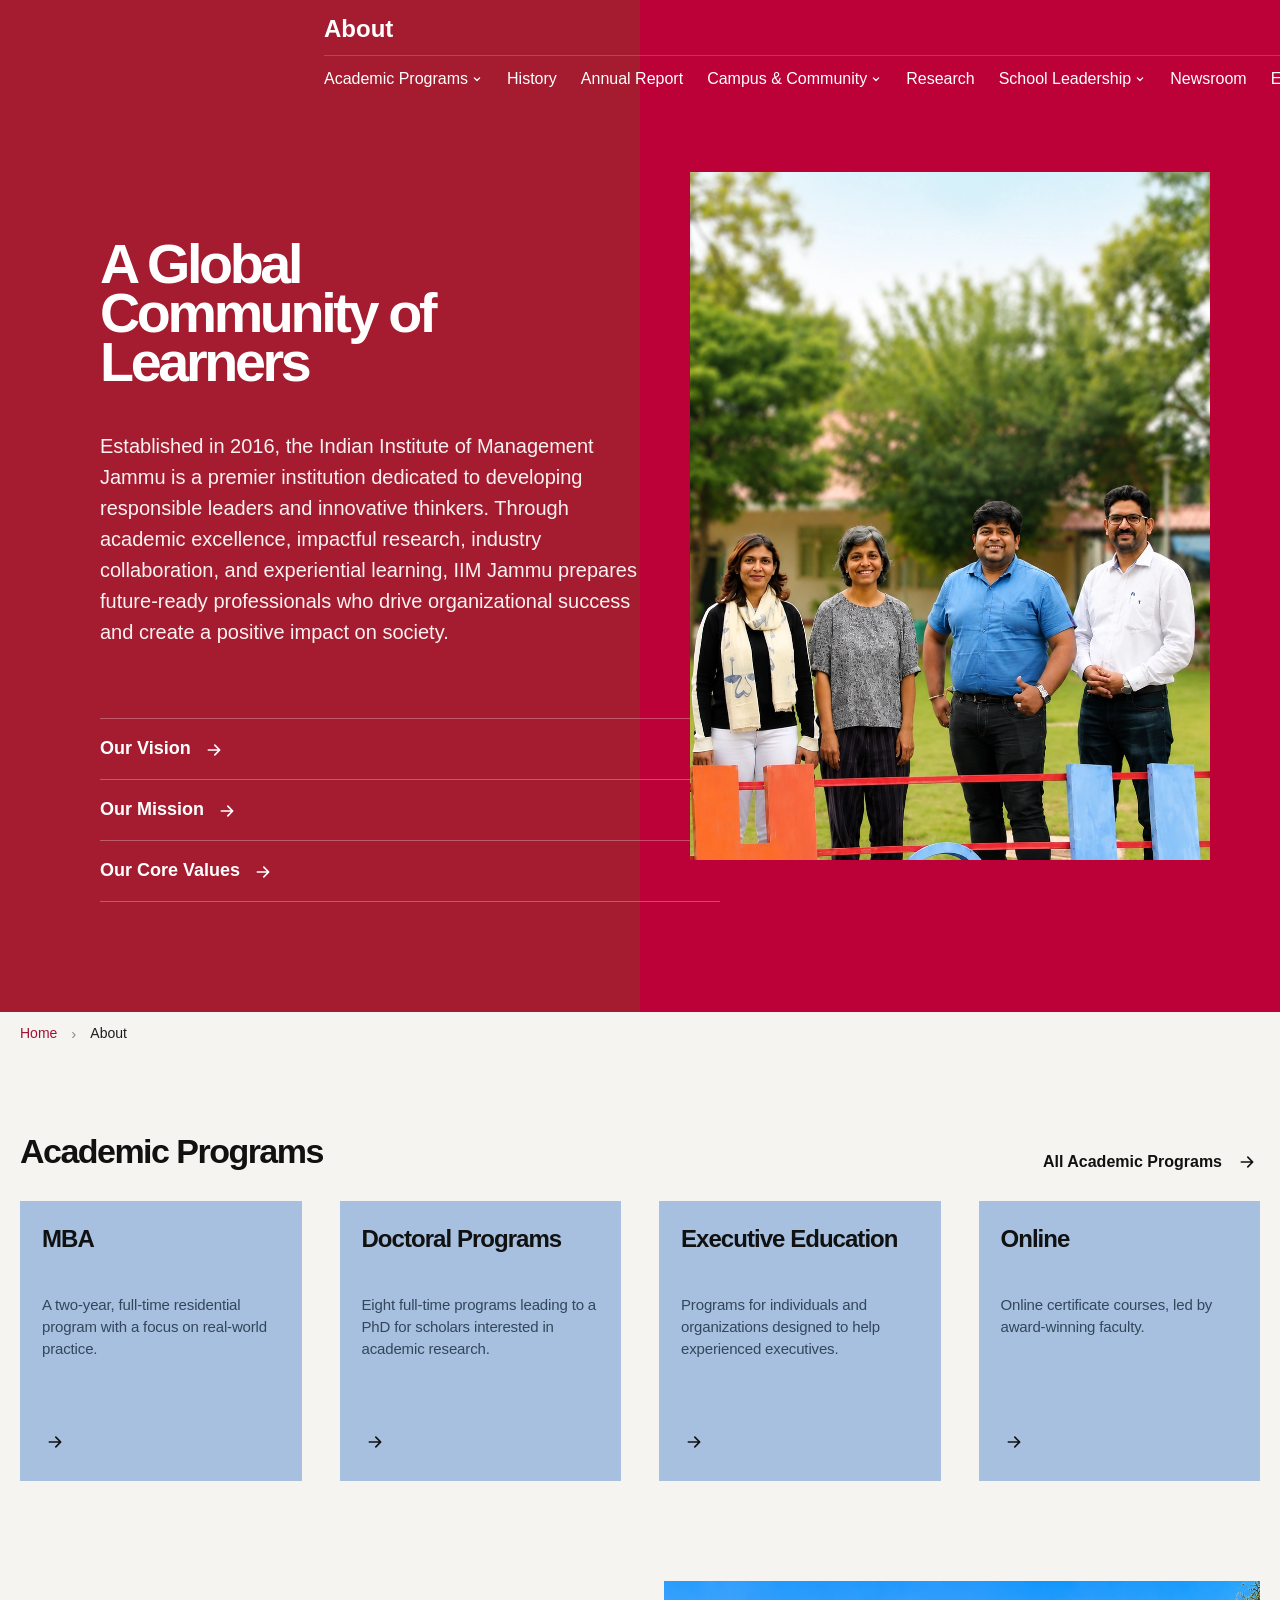
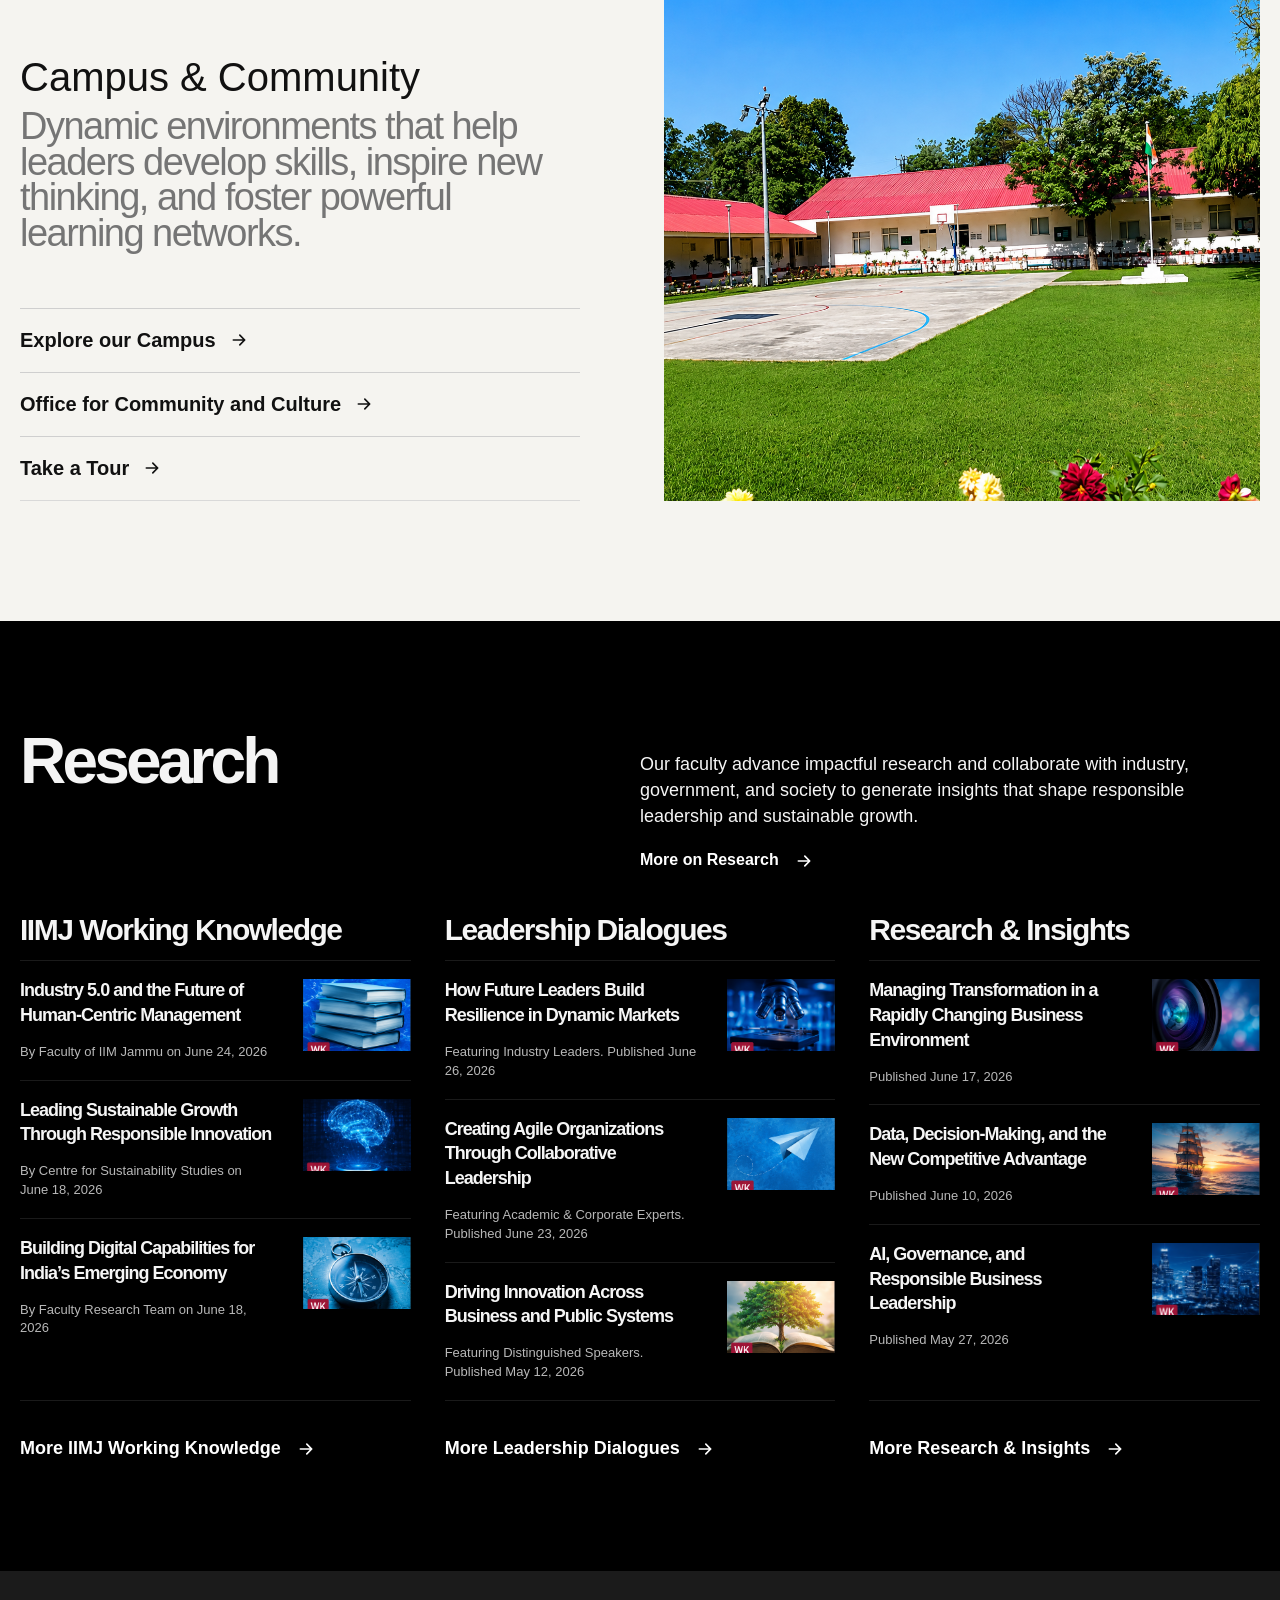
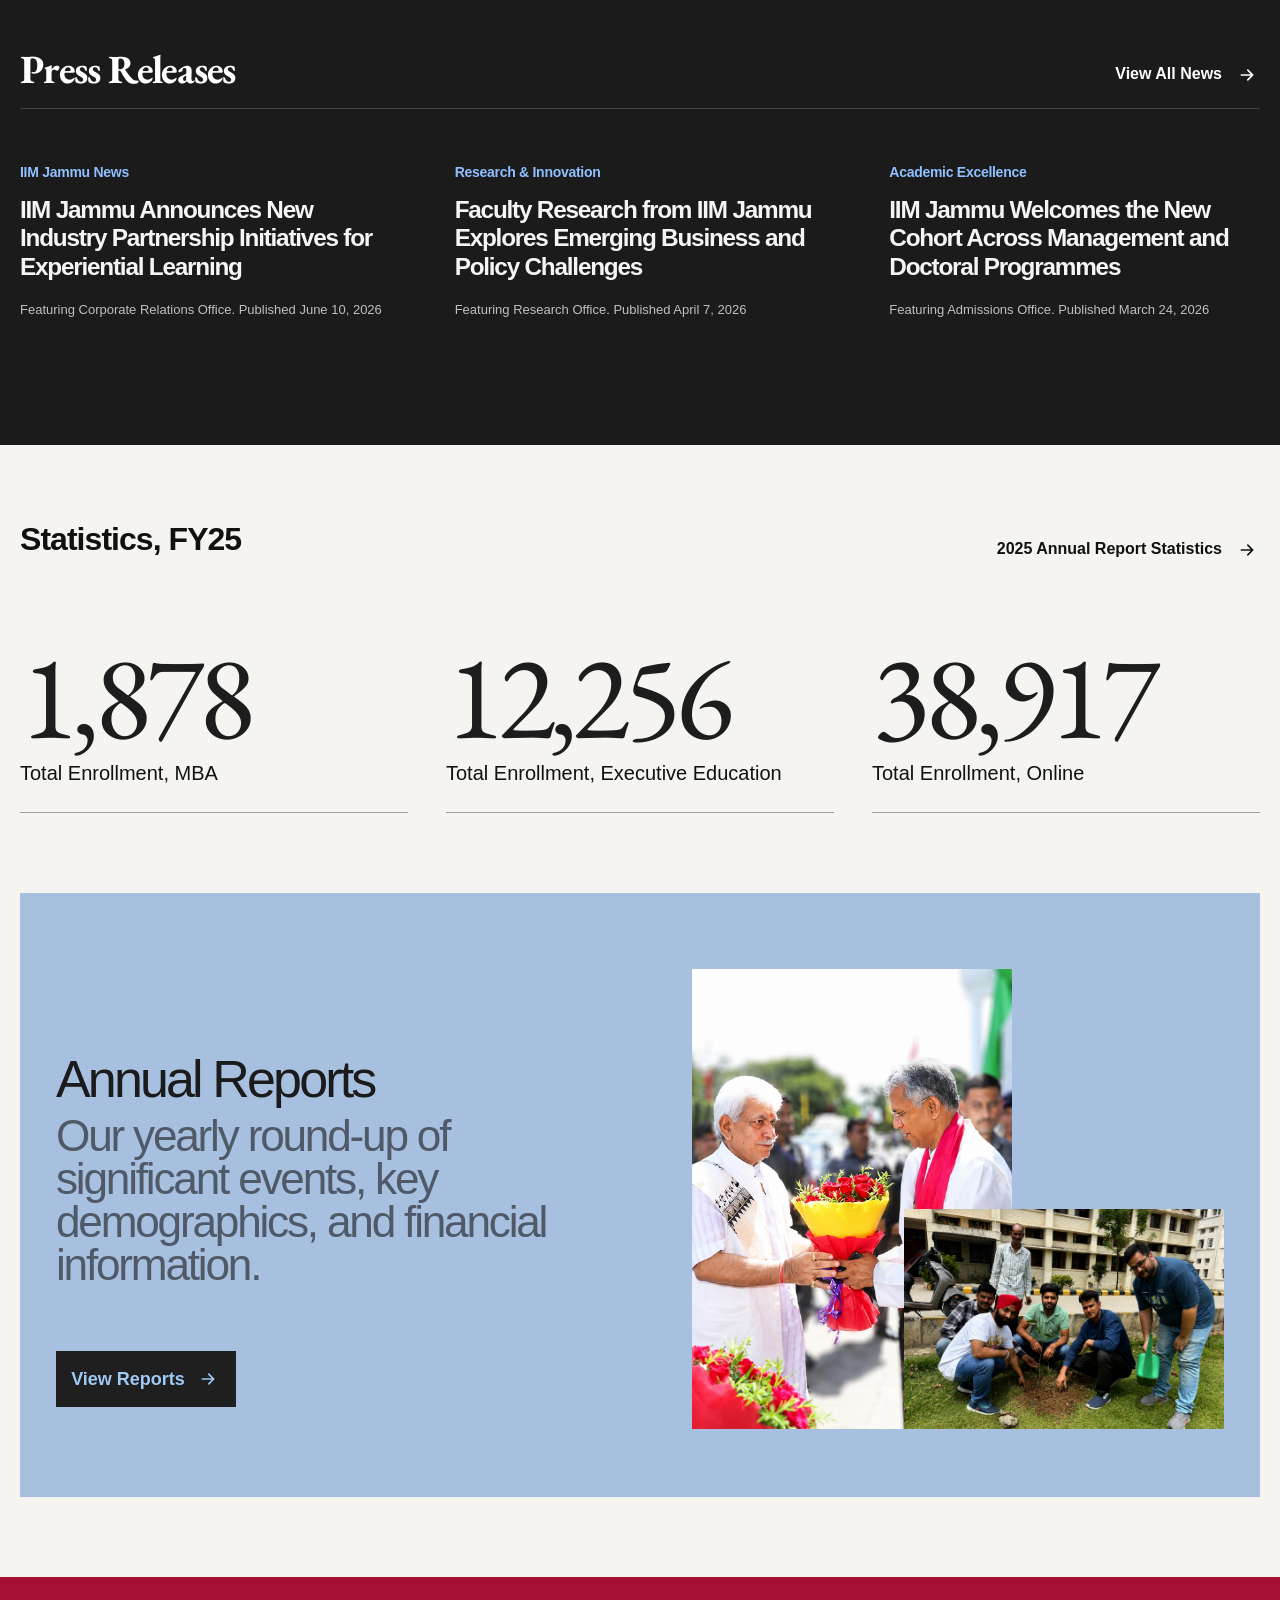
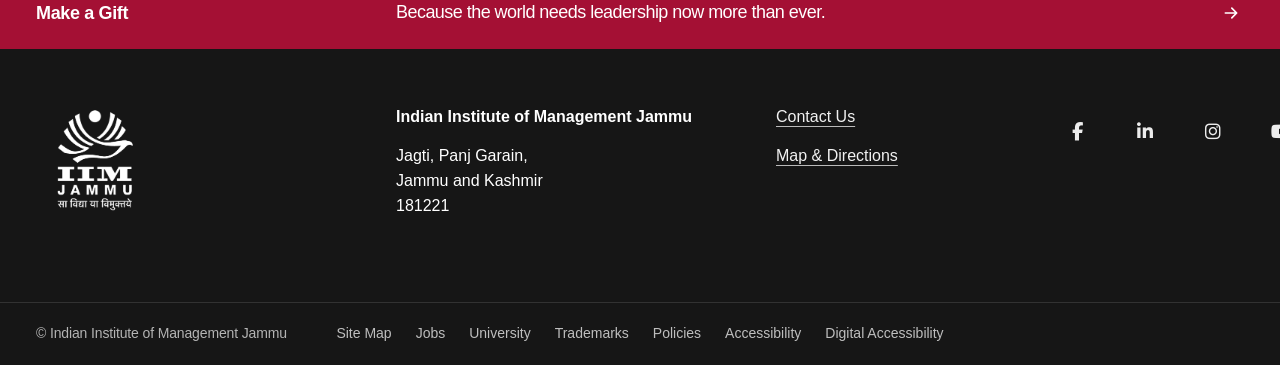
==== commit e9294b52: "header again" ====
--- a/about.html
+++ b/about.html
@@ -1037,7 +1037,7 @@
 
           <div class="col-md-6">
             <div class="about-topper-image">
-              <img src="assets/images/about/split-topper-3.png" alt="" />
+              <img src="assets/images/about/split-topper-3.webp" alt="" />
             </div>
           </div>
         </div>
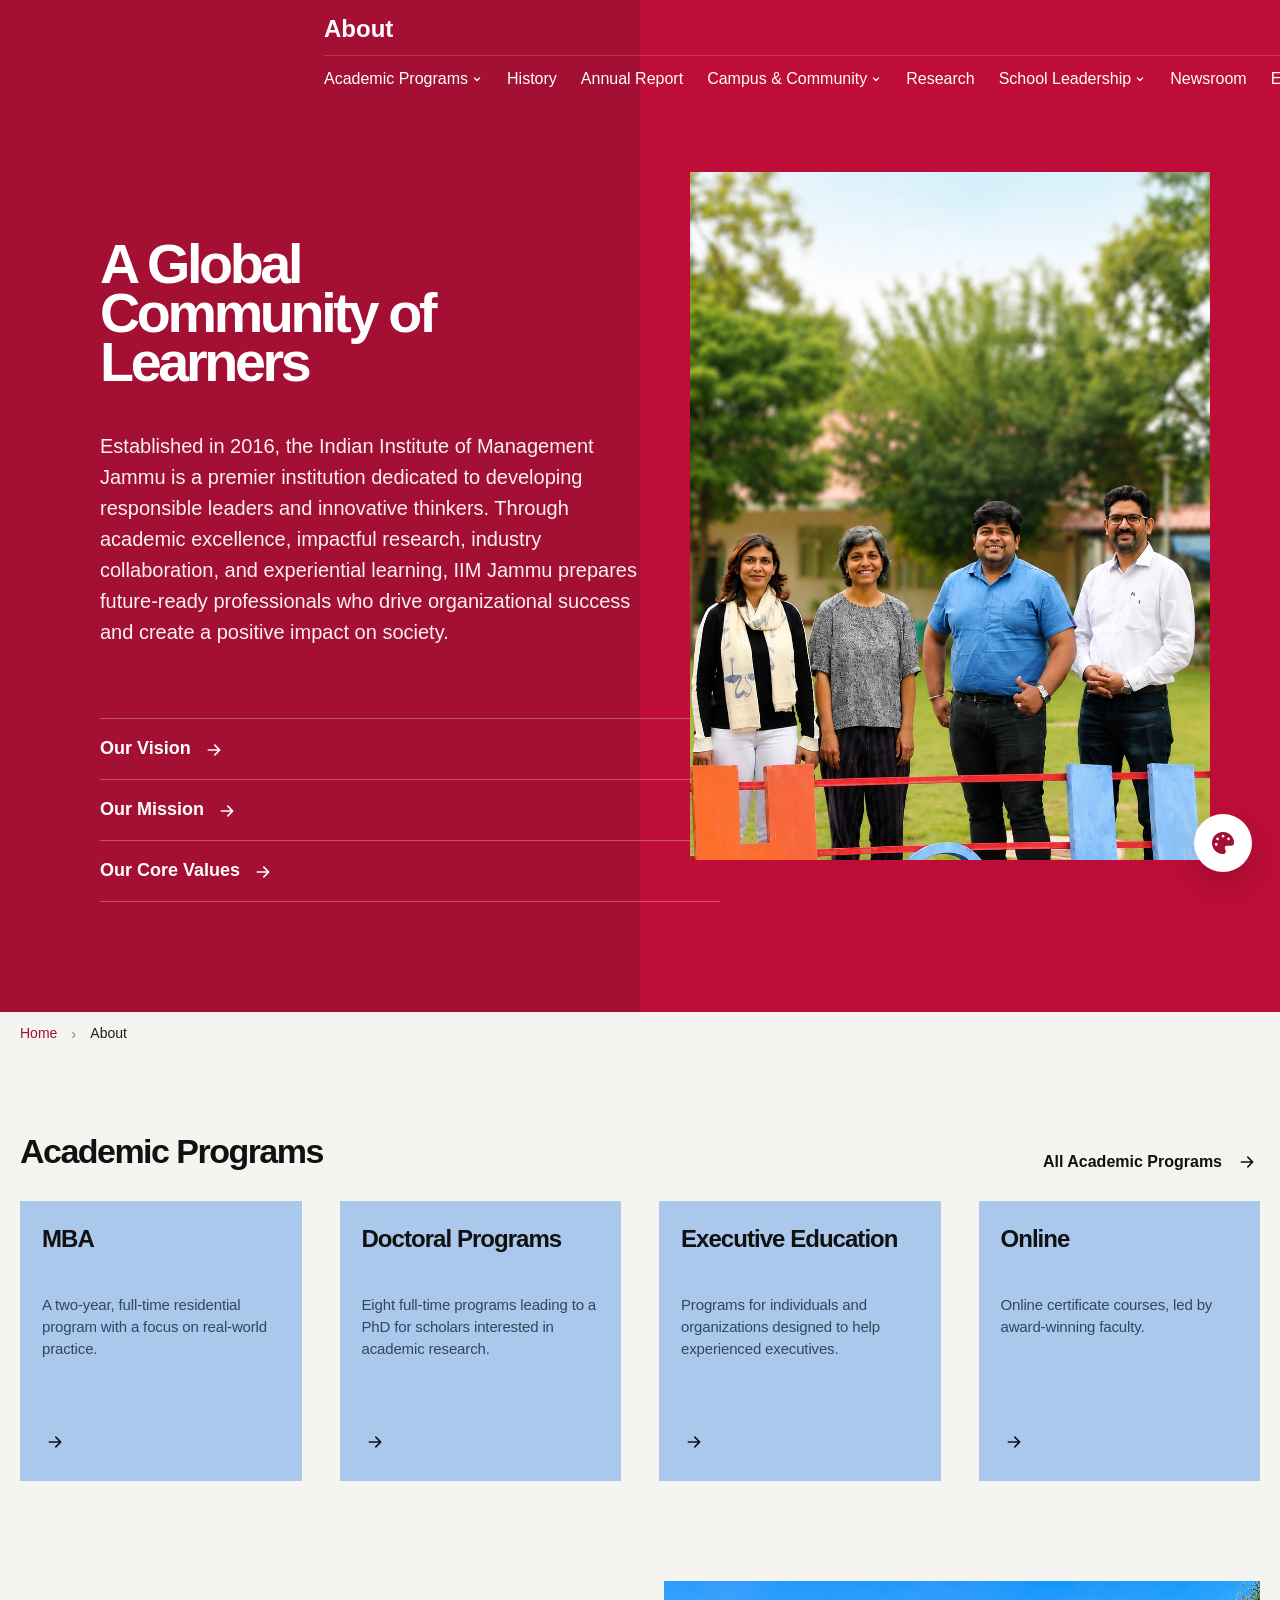
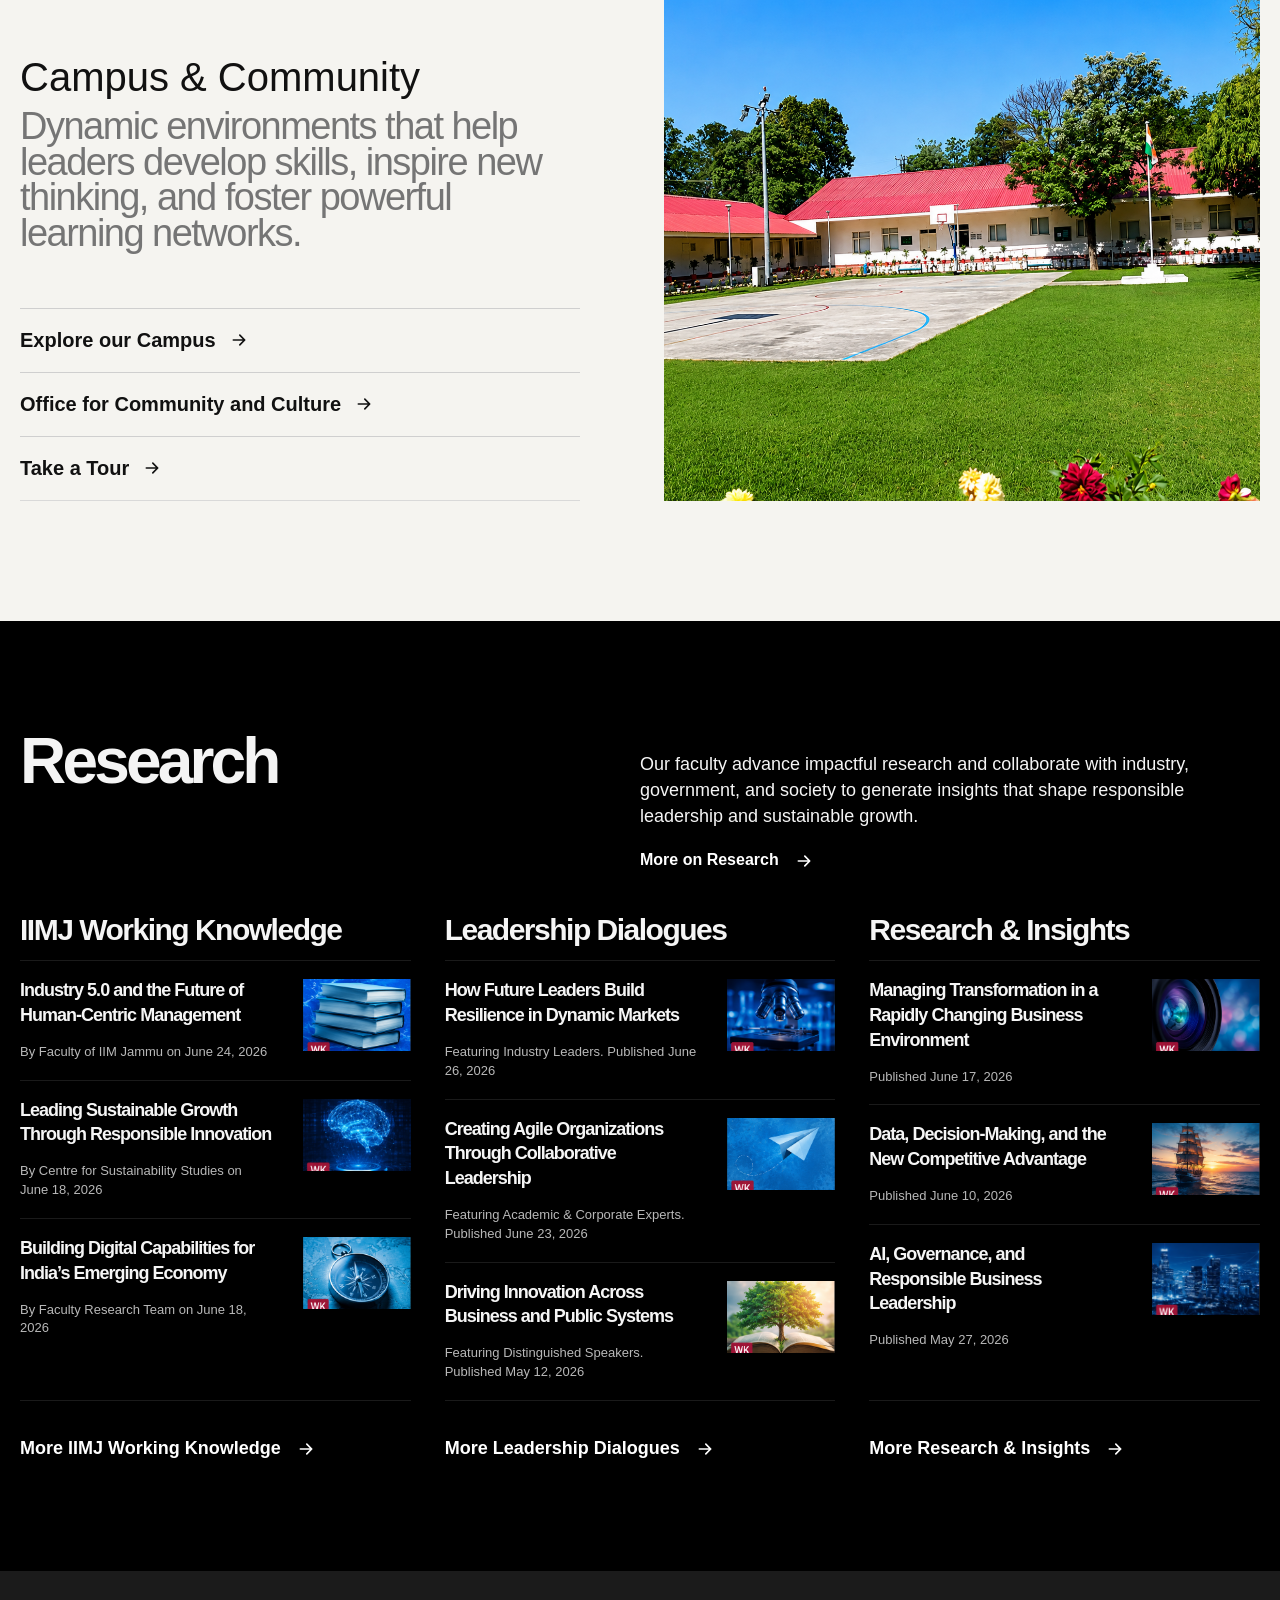
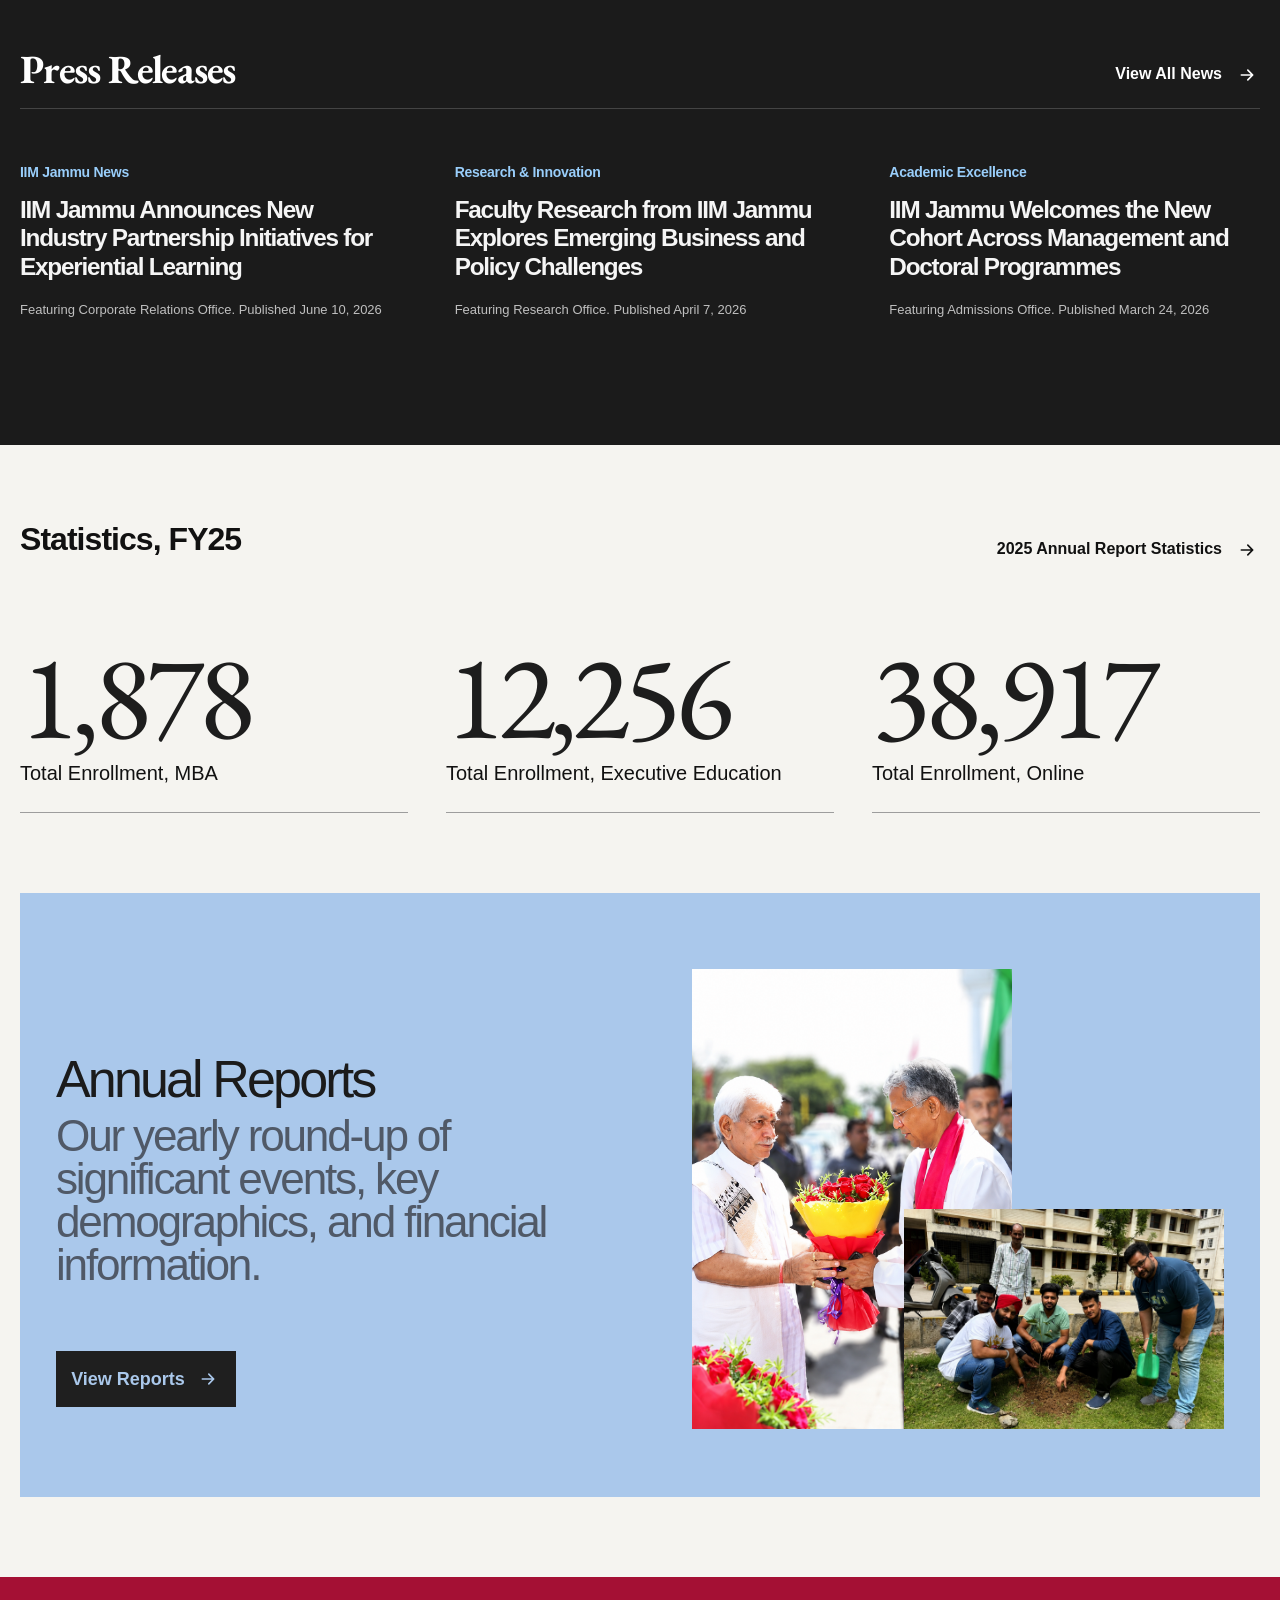
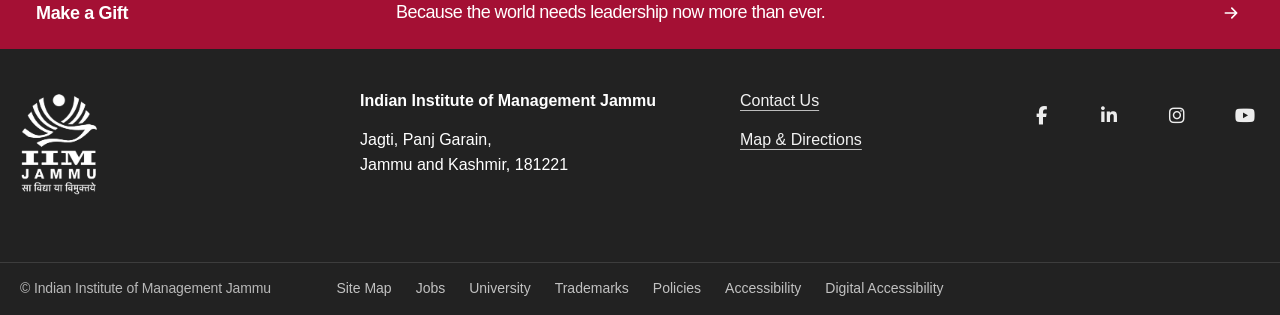
==== commit 21700e47: "theme" ====
--- a/about.html
+++ b/about.html
@@ -1834,8 +1834,7 @@
 
             <p>
               Jagti, Panj Garain,<br />
-              Jammu and Kashmir <br />
-              181221
+              Jammu and Kashmir, 181221
             </p>
           </div>
 
@@ -1929,7 +1928,39 @@
 
       <button class="search-close">Close</button>
     </div>
+    <!-- =========================================
+THEME SWITCHER
+========================================= -->
+
+    <div class="theme-switcher">
+      <button class="theme-toggle" aria-label="Change Theme">
+        <i class="fa-solid fa-palette"></i>
+      </button>
+
+      <div class="theme-menu">
+        <button class="theme-option" data-theme="crimson">
+          <span class="theme-dot crimson"></span>
+          HBS
+        </button>
+
+        <button class="theme-option" data-theme="blue">
+          <span class="theme-dot blue"></span>
+          IIMJ
+        </button>
+
+        <button class="theme-option" data-theme="green">
+          <span class="theme-dot green"></span>
+          Custom1
+        </button>
+
+        <button class="theme-option" data-theme="purple">
+          <span class="theme-dot purple"></span>
+          Custom2
+        </button>
+      </div>
+    </div>
 
     <script src="./assets/js/nav.js"></script>
+    <script src="./assets/js/theme.js"></script>
   </body>
 </html>
